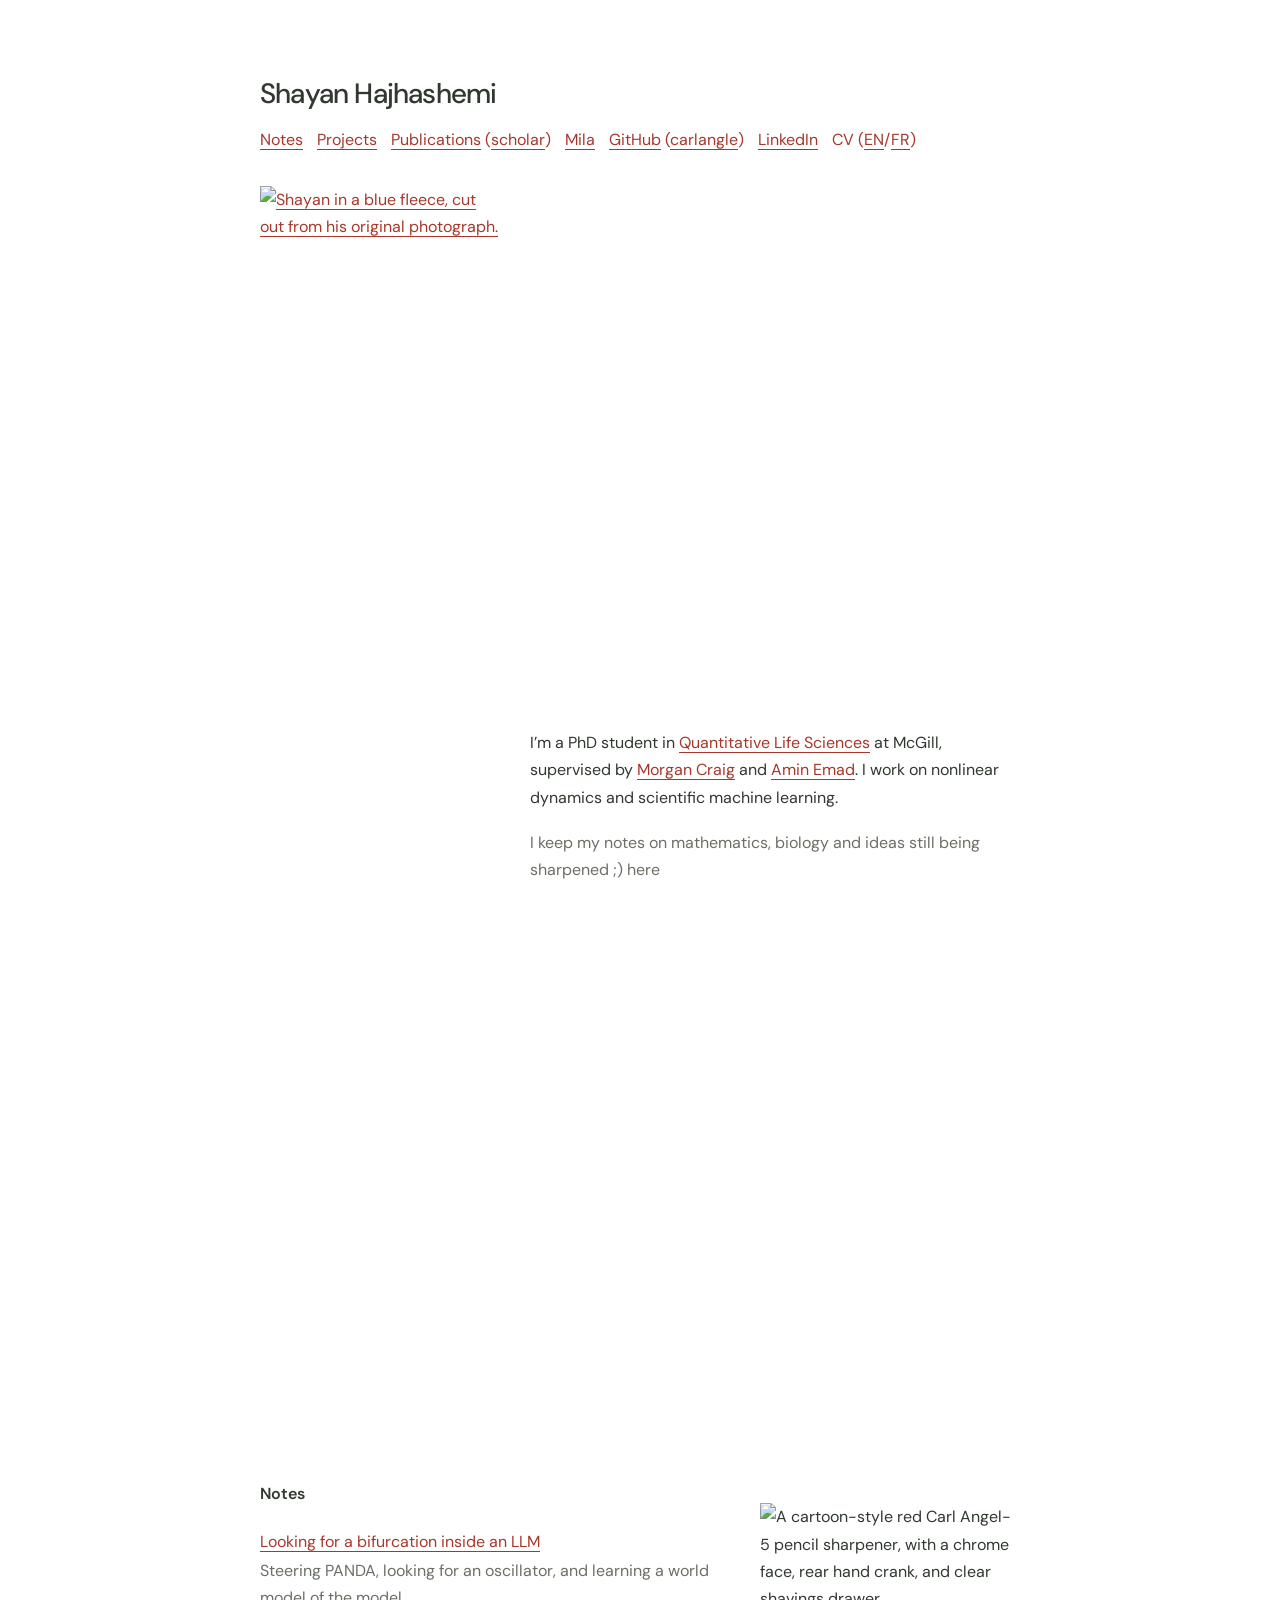
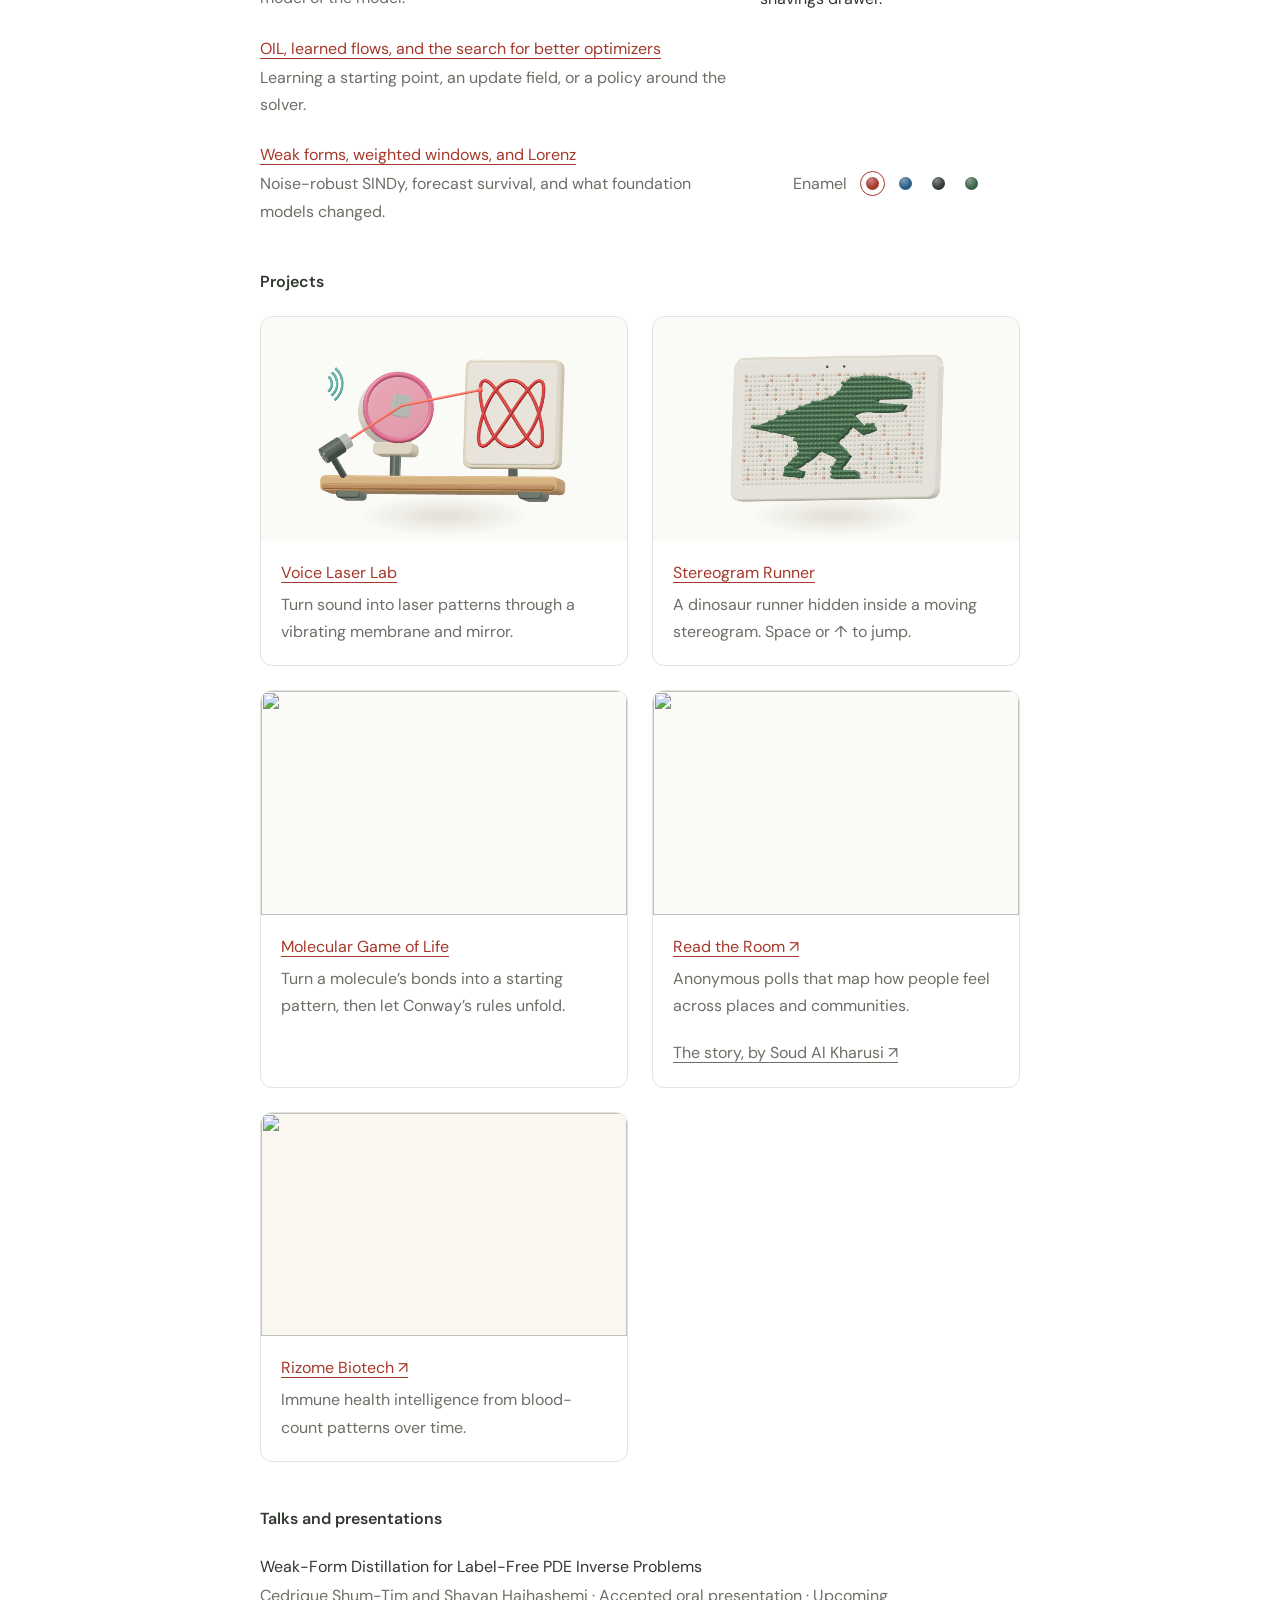
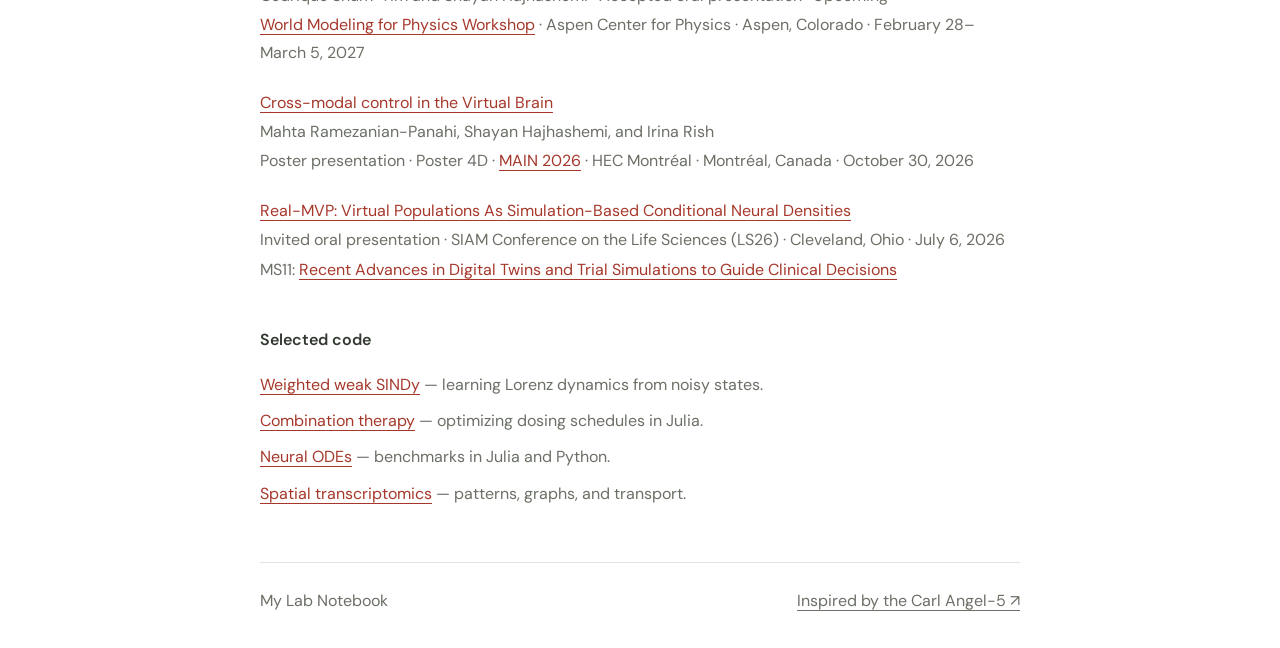
==== index.html @ 36361294 "Reorder project cards with interactive labs first" ====
<!DOCTYPE html>
<html lang="en" data-enamel="red">
<head>
  <meta charset="utf-8">
  <meta name="viewport" content="width=device-width, initial-scale=1">
  <meta name="theme-color" content="#ffffff">
  <meta name="description" content="Shayan Hajhashemi's research notebook: nonlinear dynamics, scientific machine learning, and ideas in progress.">
  <title>Shayan Hajhashemi — Notes</title>
  <link rel="icon" href="assets/favicon.svg" type="image/svg+xml">
  <link rel="stylesheet" href="style.css">
  <link rel="stylesheet" href="portrait.css">
  <script src="theme.js" defer></script>
  <script src="sharpener-viewer.js" type="module"></script>
  <script src="project-viewer.js" type="module"></script>
  <script src="portrait-viewer.js" type="module"></script>
</head>
<body>
  <a class="skip-link" href="#main">Skip to content</a>
  <div class="page">
    <header class="site-header">
      <h1>Shayan Hajhashemi</h1>
      <nav class="site-nav" aria-label="Main">
        <a href="index.html#notebook" aria-current="page">Notes</a>
        <a href="#projects">Projects</a>
        <span class="nav-group"><a href="publications.html">Publications</a> (<a href="https://scholar.google.com/citations?hl=en&amp;user=uW3aYOcAAAAJ" aria-label="Google Scholar">scholar</a>)</span>
        <a href="https://mila.quebec/en/directory/shayan-hajhashemi">Mila</a>
        <span class="nav-group"><a href="https://github.com/shayshay42">GitHub</a> (<a href="https://github.com/carlangle">carlangle</a>)</span>
        <a href="https://ca.linkedin.com/in/hshay">LinkedIn</a>
        <span class="nav-group">CV (<a href="assets/cv/shayan-hajhashemi-cv-en.pdf?v=20261107" hreflang="en" type="application/pdf" aria-label="English CV (PDF)" download>EN</a>/<a href="assets/cv/shayan-hajhashemi-cv-fr.pdf?v=20261107" hreflang="fr" type="application/pdf" aria-label="French CV (PDF)" download>FR</a>)</span>
      </nav>
    </header>

    <main id="main">
      <div class="intro">
        <a class="portrait-link" href="https://ca.linkedin.com/in/hshay" aria-label="Shayan Hajhashemi on LinkedIn">
          <div class="portrait-view">
            <div class="portrait-scene">
              <img class="portrait-person" src="assets/portrait/shayan-cutout.png" width="597" height="624" alt="Shayan in a blue fleece, cut out from his original photograph." fetchpriority="high" decoding="async">
              <span class="portrait-baseline" aria-hidden="true"></span>
              <svg class="portrait-math portrait-math--derivative" viewBox="0 0 64 64" aria-hidden="true" focusable="false"><use href="assets/portrait/chalk-math.svg#derivative"></use></svg>
              <svg class="portrait-math portrait-math--sigma" viewBox="0 0 64 64" aria-hidden="true" focusable="false"><use href="assets/portrait/chalk-math.svg#sigma"></use></svg>
              <svg class="portrait-math portrait-math--pushforward" viewBox="0 0 80 64" aria-hidden="true" focusable="false"><use href="assets/portrait/chalk-math.svg#pushforward"></use></svg>
              <svg class="portrait-math portrait-math--gradient" viewBox="0 0 64 64" aria-hidden="true" focusable="false"><use href="assets/portrait/chalk-math.svg#gradient"></use></svg>
              <svg class="portrait-math portrait-math--graph" viewBox="0 0 64 64" aria-hidden="true" focusable="false"><use href="assets/portrait/chalk-math.svg#graph"></use></svg>
            </div>
          </div>
        </a>
        <div class="intro-copy">
          <p>I’m a PhD student in <a href="https://www.mcgill.ca/qls/">Quantitative Life Sciences</a> at McGill, supervised by <a href="https://morgancraiglab.com/about">Morgan Craig</a> and <a href="https://www.ece.mcgill.ca/~aemad2/">Amin Emad</a>. I work on nonlinear dynamics and scientific machine learning.</p>
          <p>I keep my notes on mathematics, biology and ideas still being sharpened ;) here</p>
        </div>
      </div>

      <div class="notebook-desk">
        <section id="notebook" aria-labelledby="notebook-title">
          <div class="section-heading">
            <h2 id="notebook-title">Notes</h2>
          </div>
          <div class="entries">
            <article class="entry">
              <h3><a href="notes/steering-a-forecasting-model.html">Looking for a bifurcation inside an LLM</a></h3>
              <p>Steering PANDA, looking for an oscillator, and learning a world model of the model.</p>
            </article>
            <article class="entry">
              <h3><a href="notes/oil-and-learned-optimization.html">OIL, learned flows, and the search for better optimizers</a></h3>
              <p>Learning a starting point, an update field, or a policy around the solver.</p>
            </article>
            <article class="entry">
              <h3><a href="notes/weighted-weak-lorenz.html">Weak forms, weighted windows, and Lorenz</a></h3>
              <p>Noise-robust SINDy, forecast survival, and what foundation models changed.</p>
            </article>
          </div>
        </section>
        <div class="desk-object">
          <div class="sharpener-view" aria-label="Carl Angel-5 pencil sharpener">
            <img class="sharpener" data-preview src="assets/angel-5-red.png" width="640" height="640" alt="A cartoon-style red Carl Angel-5 pencil sharpener, with a chrome face, rear hand crank, and clear shavings drawer.">
          </div>
          <div class="sharpener-controls" role="group" aria-label="Sharpener parts" hidden>
            <span aria-hidden="true">Click parts · Drag to rotate</span>
            <button type="button" data-action="clamp" aria-label="Open pencil holder" aria-pressed="false">Holder</button>
            <button type="button" data-action="drawer" aria-label="Open shavings bin" aria-pressed="false">Bin</button>
            <button type="button" class="turn-handle" data-action="turn">Turn handle</button>
          </div>
          <span id="sharpener-help" class="visually-hidden">Click the black top holders to pull out the pencil clamp, the clear bin to slide it out, or the rear handle to turn it. Click the holder or bin again to close it. Drag to rotate. Use arrow keys to rotate, Home to reset the view, H for the holder, B for the bin, or Enter or Space to turn the handle. The buttons below offer the same actions.</span>
          <span id="sharpener-status" class="visually-hidden" role="status" aria-live="polite"></span>
          <div class="enamel-picker" role="group" aria-label="Choose an enamel and sweater color">
            <span>Enamel</span>
            <button type="button" class="swatch red" data-enamel="red" aria-label="Red enamel" aria-pressed="true"></button>
            <button type="button" class="swatch blue" data-enamel="blue" aria-label="Blue enamel" aria-pressed="false"></button>
            <button type="button" class="swatch black" data-enamel="black" aria-label="Black enamel" aria-pressed="false"></button>
            <button type="button" class="swatch green" data-enamel="green" aria-label="Green enamel" aria-pressed="false"></button>
          </div>
        </div>
      </div>

      <section id="projects" aria-labelledby="projects-title">
        <h2 id="projects-title">Projects</h2>
        <div class="project-grid">
          <article class="project-card">
            <a class="project-link" href="projects/voice-laser-lab/" aria-labelledby="voice-laser-title">
              <div class="project-logo" data-project="voice-laser-lab" aria-hidden="true">
                <img src="assets/projects/voice-laser-lab.png" width="720" height="440" alt="" loading="lazy">
              </div>
              <div class="project-copy">
                <h3 id="voice-laser-title">Voice Laser Lab</h3>
                <p>Turn sound into laser patterns through a vibrating membrane and mirror.</p>
              </div>
            </a>
          </article>
          <article class="project-card">
            <a class="project-link" href="projects/stereogram-runner/" aria-labelledby="stereogram-title">
              <div class="project-logo" data-project="stereogram-runner" aria-hidden="true">
                <img src="assets/projects/stereogram-runner.png" width="720" height="440" alt="" loading="lazy">
              </div>
              <div class="project-copy">
                <h3 id="stereogram-title">Stereogram Runner</h3>
                <p>A dinosaur runner hidden inside a moving stereogram. Space or ↑ to jump.</p>
              </div>
            </a>
          </article>
          <article class="project-card">
            <a class="project-link" href="projects/molecular-game-of-life/" aria-labelledby="mol-cgl-title">
              <div class="project-logo" data-project="mol-cgl" aria-hidden="true">
                <img src="assets/projects/mol-cgl.png" width="720" height="440" alt="" loading="lazy">
              </div>
              <div class="project-copy">
                <h3 id="mol-cgl-title">Molecular Game of Life</h3>
                <p>Turn a molecule’s bonds into a starting pattern, then let Conway’s rules unfold.</p>
              </div>
            </a>
          </article>
          <article class="project-card">
            <a class="project-link" href="https://readtheroom.site/" aria-labelledby="readtheroom-title">
              <div class="project-logo" data-project="readtheroom" aria-hidden="true">
                <img src="assets/projects/readtheroom.png" width="720" height="440" alt="" loading="lazy">
              </div>
              <div class="project-copy">
                <h3 id="readtheroom-title">Read the Room <span aria-hidden="true">↗</span></h3>
                <p>Anonymous polls that map how people feel across places and communities.</p>
              </div>
            </a>
            <p class="project-story"><a href="https://soudkharusi.com/projects/readtheroom-app/">The story, by Soud Al Kharusi <span aria-hidden="true">↗</span></a></p>
          </article>
          <article class="project-card">
            <a class="project-link" href="https://www.rizomebiotech.ai/" aria-labelledby="rizome-title">
              <div class="project-logo" data-project="rizome" aria-hidden="true">
                <img src="assets/projects/rizome.png" width="720" height="440" alt="" loading="lazy">
              </div>
              <div class="project-copy">
                <h3 id="rizome-title">Rizome Biotech <span aria-hidden="true">↗</span></h3>
                <p>Immune health intelligence from blood-count patterns over time.</p>
              </div>
            </a>
          </article>
        </div>
      </section>

      <section id="talks" aria-labelledby="talks-title">
        <h2 id="talks-title">Talks and presentations</h2>
        <div class="entries">
          <article class="entry">
            <h3>Weak-Form Distillation for Label-Free PDE Inverse Problems</h3>
            <p>Cedrique Shum-Tim and Shayan Hajhashemi · Accepted oral presentation · Upcoming</p>
            <p><a href="https://wmw-aspen.github.io/">World Modeling for Physics Workshop</a> · Aspen Center for Physics · Aspen, Colorado · <time datetime="2027-02-28">February 28</time>–<time datetime="2027-03-05">March 5, 2027</time></p>
          </article>
          <article class="entry">
            <h3><a href="https://www.main2026.org/abstracts">Cross-modal control in the Virtual Brain</a></h3>
            <p>Mahta Ramezanian-Panahi, Shayan Hajhashemi, and Irina Rish</p>
            <p>Poster presentation · Poster 4D · <a href="https://www.main2026.org/program">MAIN 2026</a> · HEC Montréal · Montréal, Canada · <time datetime="2026-10-30">October 30, 2026</time></p>
          </article>
          <article class="entry">
            <h3><a href="https://meetings.siam.org/sess/dsp_talk.cfm?p=157552">Real-MVP: Virtual Populations As Simulation-Based Conditional Neural Densities</a></h3>
            <p>Invited oral presentation · SIAM Conference on the Life Sciences (LS26) · Cleveland, Ohio · <time datetime="2026-07-06">July 6, 2026</time></p>
            <p>MS11: <a href="https://meetings.siam.org/sess/dsp_programsess.cfm?sessioncode=88781">Recent Advances in Digital Twins and Trial Simulations to Guide Clinical Decisions</a></p>
          </article>
        </div>
      </section>

      <section id="research" aria-labelledby="research-title">
        <h2 id="research-title">Selected code</h2>
        <ul class="projects">
          <li><a href="https://github.com/shayshay42/weighted-weak-SINDy">Weighted weak SINDy</a><span class="muted"> — learning Lorenz dynamics from noisy states.</span></li>
          <li><a href="https://github.com/shayshay42/glioma_ddri">Combination therapy</a><span class="muted"> — optimizing dosing schedules in Julia.</span></li>
          <li><a href="https://github.com/shayshay42/neural_ode_benchmark">Neural ODEs</a><span class="muted"> — benchmarks in Julia and Python.</span></li>
          <li><a href="https://github.com/shayshay42/spatial_transcriptomics_playground">Spatial transcriptomics</a><span class="muted"> — patterns, graphs, and transport.</span></li>
        </ul>
      </section>
    </main>

    <footer class="site-footer"><span>My Lab Notebook</span><a href="https://www.carlmfg.com/angel-5-pencil-sharpener/">Inspired by the Carl Angel-5 <span aria-hidden="true">↗</span></a></footer>
  </div>

  <noscript><p class="noscript-note">3D interaction and enamel colors need JavaScript. The notes, projects, and publications remain available.</p></noscript>
</body>
</html>
---- style.css ----
@import url('https://fonts.googleapis.com/css2?family=DM+Sans:wght@400;500;600&display=swap');

:root {
  --paper: #ffffff;
  --ink: #30382f;
  --muted: #6b7066;
  --line: #e1e4de;
  --accent: #a6382b;
  --accent-pale: #eee2da;
  --text: 16px;
  --title: 28px;
}
html[data-enamel="blue"] { --accent: #285c84; --accent-pale: #e0e8ea; }
html[data-enamel="black"] { --accent: #343c38; --accent-pale: #e3e4de; }
html[data-enamel="green"] { --accent: #386348; --accent-pale: #e2ebe1; }
* { box-sizing: border-box; }
html { scroll-behavior: smooth; scroll-padding-top: 32px; }
body { margin: 0; color: var(--ink); background: var(--paper); font: 400 var(--text)/1.7 'DM Sans', Arial, sans-serif; -webkit-font-smoothing: antialiased; }
h1, h2, h3, p { margin: 0; }
h1 { font-size: var(--title); font-weight: 500; line-height: 1.3; letter-spacing: -.8px; }
h2, h3 { font-size: inherit; line-height: inherit; }
h2 { font-weight: 600; }
h3 { font-weight: 400; }
a { color: var(--accent); text-decoration-line: underline; text-decoration-thickness: 1px; text-underline-offset: 4px; text-decoration-color: currentColor; }
a:hover { text-decoration-thickness: 2px; }
button { font: inherit; color: inherit; cursor: pointer; }
a:focus-visible, button:focus-visible { outline: 2px solid var(--accent); outline-offset: 5px; }
::selection { background: var(--accent-pale); }
.page { width: min(100% - 64px, 760px); margin: 76px auto 0; }
.site-header { display: flex; flex-wrap: wrap; align-items: baseline; justify-content: space-between; gap: 14px 24px; }
.site-header > a { white-space: nowrap; }
.site-nav { display: flex; flex-wrap: wrap; align-items: baseline; gap: 8px 14px; }
.site-nav a { white-space: nowrap; }
.site-nav .nav-group { color: var(--accent); white-space: nowrap; }
.intro { display: grid; grid-template-columns: 240px minmax(0, 1fr); align-items: center; gap: 30px; margin: 32px 0 47px; }
.notebook-desk { display: grid; grid-template-columns: minmax(0, 1fr) 260px; align-items: center; gap: 30px; }
.intro-copy { padding-bottom: 6px; }
.intro-copy p + p { margin-top: 18px; color: var(--muted); }
.desk-object { min-width: 0; }
.sharpener-view { position: relative; width: 100%; aspect-ratio: 1; }
.sharpener { display: block; width: 100%; height: auto; }
.sharpener-view canvas { position: absolute; inset: 0; display: block; width: 100%; height: 100%; cursor: grab; touch-action: pan-y; }
.sharpener-view canvas:active { cursor: grabbing; }
.sharpener-view canvas[data-part] { cursor: pointer; }
.sharpener-view canvas[data-dragging="true"] { cursor: grabbing; }
.sharpener-view canvas[hidden] { display: none !important; }
.sharpener-view canvas:focus-visible { outline: 2px solid var(--accent); outline-offset: 2px; border-radius: 12px; }
.sharpener-view.is-ready .sharpener { visibility: hidden; }
.sharpener-controls { display: flex; flex-wrap: wrap; align-items: center; justify-content: center; gap: 0 14px; color: var(--muted); }
.sharpener-controls[hidden] { display: none; }
.sharpener-controls > span { flex-basis: 100%; text-align: center; }
.sharpener-controls button { padding: 4px 0; min-height: 44px; border: 0; background: transparent; color: var(--accent); text-decoration: underline; text-decoration-color: transparent; text-underline-offset: 4px; }
.sharpener-controls button:hover, .sharpener-controls button[aria-pressed="true"] { text-decoration-color: currentColor; }
.sharpener-controls button:disabled { cursor: default; opacity: .6; }
.visually-hidden { position: absolute; width: 1px; height: 1px; padding: 0; overflow: hidden; clip-path: inset(50%); white-space: nowrap; border: 0; }
.enamel-picker { display: flex; align-items: center; justify-content: center; gap: 1px; margin-top: 2px; }
.enamel-picker > span { margin-right: 8px; color: var(--muted); }
.swatch { border: 0; width: 32px; height: 36px; border-radius: 50%; padding: 0; background: transparent; position: relative; display: grid; place-items: center; }
.swatch::before { content: ''; width: 13px; height: 13px; border-radius: 50%; background: radial-gradient(circle at 35% 25%, #ffffff65, transparent 60%), var(--swatch); box-shadow: inset 0 0 0 1px #00000010; }
.swatch[aria-pressed="true"]::after { content: ''; position: absolute; width: 23px; height: 23px; border: 1px solid var(--swatch); border-radius: 50%; }
.swatch.red { --swatch: #a6382b; }
.swatch.blue { --swatch: #285c84; }
.swatch.black { --swatch: #343c38; }
.swatch.green { --swatch: #386348; }
.section-heading { display: flex; justify-content: space-between; gap: 20px; align-items: baseline; }
.muted { color: var(--muted); }
.entries { margin-top: 21px; }
.entry + .entry { margin-top: 23px; }
.entry p { color: var(--muted); margin-top: 2px; }
#research, #talks, #patents, #auxiliary-publications { margin-top: 43px; }
#projects { margin-top: 43px; }
.project-grid { display: grid; grid-template-columns: repeat(2, minmax(0, 1fr)); gap: 24px; margin-top: 21px; }
.project-card { border: 1px solid var(--line); border-radius: 12px; min-width: 0; overflow: hidden; transition: border-color .18s; }
.project-card:has(.project-link:hover), .project-card:focus-within { border-color: var(--accent); }
.project-link { display: block; height: 100%; color: inherit; text-decoration: none; }
.project-card:has(.project-story) .project-link { height: auto; }
.project-link:focus-visible { outline-offset: -4px; border-radius: 11px; }
.project-logo { position: relative; width: 100%; aspect-ratio: 18 / 11; background: #fafaf6; }
.project-logo[data-project="rizome"] { background: #faf7f0; }
.project-logo img, .project-logo canvas { display: block; width: 100%; height: 100%; }
.project-logo canvas { position: absolute; inset: 0; pointer-events: none; }
.project-logo canvas[hidden] { display: none !important; }
.project-logo.is-ready img { visibility: hidden; }
.project-copy { padding: 18px 20px 20px; }
.project-copy h3 { color: var(--accent); text-decoration: underline; text-decoration-thickness: 1px; text-underline-offset: 4px; }
.project-link:hover h3 { text-decoration-thickness: 2px; }
.project-copy p { color: var(--muted); margin-top: 5px; }
.project-story { padding: 0 20px 20px; }
.project-story a { color: var(--muted); }
.projects { list-style: none; padding: 0; margin: 18px 0 0; }
.projects li + li { margin-top: 9px; }
.site-footer { margin-top: 55px; padding: 24px 0 34px; border-top: 1px solid var(--line); display: flex; justify-content: space-between; gap: 16px; color: var(--muted); }
.site-footer a { color: inherit; }
.skip-link { position: fixed; top: 12px; left: 15px; z-index: 20; transform: translateY(-200%); background: var(--paper); padding: 8px 15px; border: 1px solid var(--ink); }
.skip-link:focus { transform: translateY(0); }
.noscript-note { max-width: 760px; margin: 20px auto; padding: 0 24px; color: var(--muted); }
.article-nav { margin-bottom: 48px; }
.article-nav > a:first-child { color: var(--ink); }
.post-header { margin-bottom: 24px; }
.post-header h1 { margin-top: 10px; }
.blog-post p + p { margin-top: 18px; }
.blog-post ul { margin: 18px 0 0; padding-left: 22px; }
.blog-post li + li { margin-top: 9px; }
.blog-post > section { margin-top: 38px; }
.blog-post > section > h2 { margin-bottom: 18px; }
.blog-post strong { font-weight: 600; }
.blog-post .math-display { margin: 22px 0; padding: 8px 0; overflow-x: auto; overflow-y: hidden; }
.blog-post .math-display:focus-visible { outline: 2px solid var(--accent); outline-offset: 4px; }
.blog-post .math-display .katex-display { margin: 0; padding: 8px 2px; width: max-content; min-width: 100%; }
.blog-post .katex { font-size: 1.12em; }
.blog-post .katex-display > .katex { white-space: nowrap; }
.publication-list { margin-top: 30px; }
#auxiliary-publications .publication-list { margin-top: 21px; }
.cv-downloads { margin-top: 16px; color: var(--muted); }
.publication + .publication { margin-top: 30px; }
.publication h2, .publication h3 { font-weight: 500; }
#patents .publication { margin-top: 21px; }
.publication p { margin-top: 4px; }
.publication-authors { color: var(--muted); }
.publication-authors strong { color: var(--ink); font-weight: 500; }
.publication-meta { color: var(--muted); }
.research-figure { width: min(1200px, calc(100vw - 64px)); margin: 32px 0 30px 50%; transform: translateX(-50%); }
.figure-scroll { overflow-x: auto; }
.figure-scroll:focus-visible { outline: 2px solid var(--accent); outline-offset: 4px; }
.figure-scroll > a { display: block; background: white; }
.research-figure img { display: block; width: 100%; height: auto; }
.research-figure figcaption { max-width: 760px; margin: 20px auto 0; color: var(--muted); }
.research-figure a, .post-sources a { text-decoration-color: currentColor; }
.results-table { overflow-x: auto; margin: 24px 0; }
.results-table:focus-visible { outline: 2px solid var(--accent); outline-offset: 4px; }
.results-table table { width: 100%; min-width: 440px; border-collapse: collapse; font-variant-numeric: tabular-nums; }
.results-table caption { text-align: left; margin-bottom: 14px; color: var(--muted); }
.results-table th, .results-table td { padding: 11px 10px; text-align: right; border-bottom: 1px solid var(--line); font-weight: 400; }
.results-table thead th { font-weight: 600; }
.results-table th:first-child { text-align: left; padding-left: 0; }
.results-table td:last-child, .results-table th:last-child { padding-right: 0; }
.post-sources { margin-top: 36px; color: var(--muted); }
.panda-figure { width: min(960px, calc(100vw - 64px)); }
.panda-figure > a, .panda-panels > a { display: block; }
.panda-single { width: min(600px, calc(100vw - 64px)); }
.panda-panels { display: grid; grid-template-columns: repeat(2, minmax(0, 1fr)); gap: 24px; }
.panda-figure a:focus-visible { outline: 2px solid var(--accent); outline-offset: 4px; }
@media (max-width: 640px) {
  .page { width: calc(100% - 44px); margin-top: 38px; }
  .site-header { flex-wrap: wrap; gap: 10px 20px; }
  .intro { grid-template-columns: 1fr; gap: 12px; margin: 30px 0 35px; }
  .notebook-desk { grid-template-columns: 1fr; gap: 22px; }
  .intro-copy { padding: 0; }
  .desk-object { width: min(260px, 100%); justify-self: center; }
  #research, #talks, #patents, #auxiliary-publications { margin-top: 36px; }
  #projects { margin-top: 36px; }
  .project-grid { grid-template-columns: 1fr; gap: 20px; }
  .site-footer { margin-top: 40px; flex-direction: column; gap: 6px; padding-top: 21px; }
  .article-nav { margin-bottom: 32px; }
  .article-nav > a { white-space: normal; }
  .research-figure { width: 100%; margin-left: 0; transform: none; }
  .figure-scroll > a { width: 900px; }
  .panda-figure, .panda-single { width: 100%; }
  .panda-panels { grid-template-columns: 1fr; gap: 20px; }
  .blog-post .katex { font-size: 1.04em; }
}
@media (prefers-reduced-motion: reduce) {
  html { scroll-behavior: auto; }
  *, *::before, *::after { transition: none !important; }
}
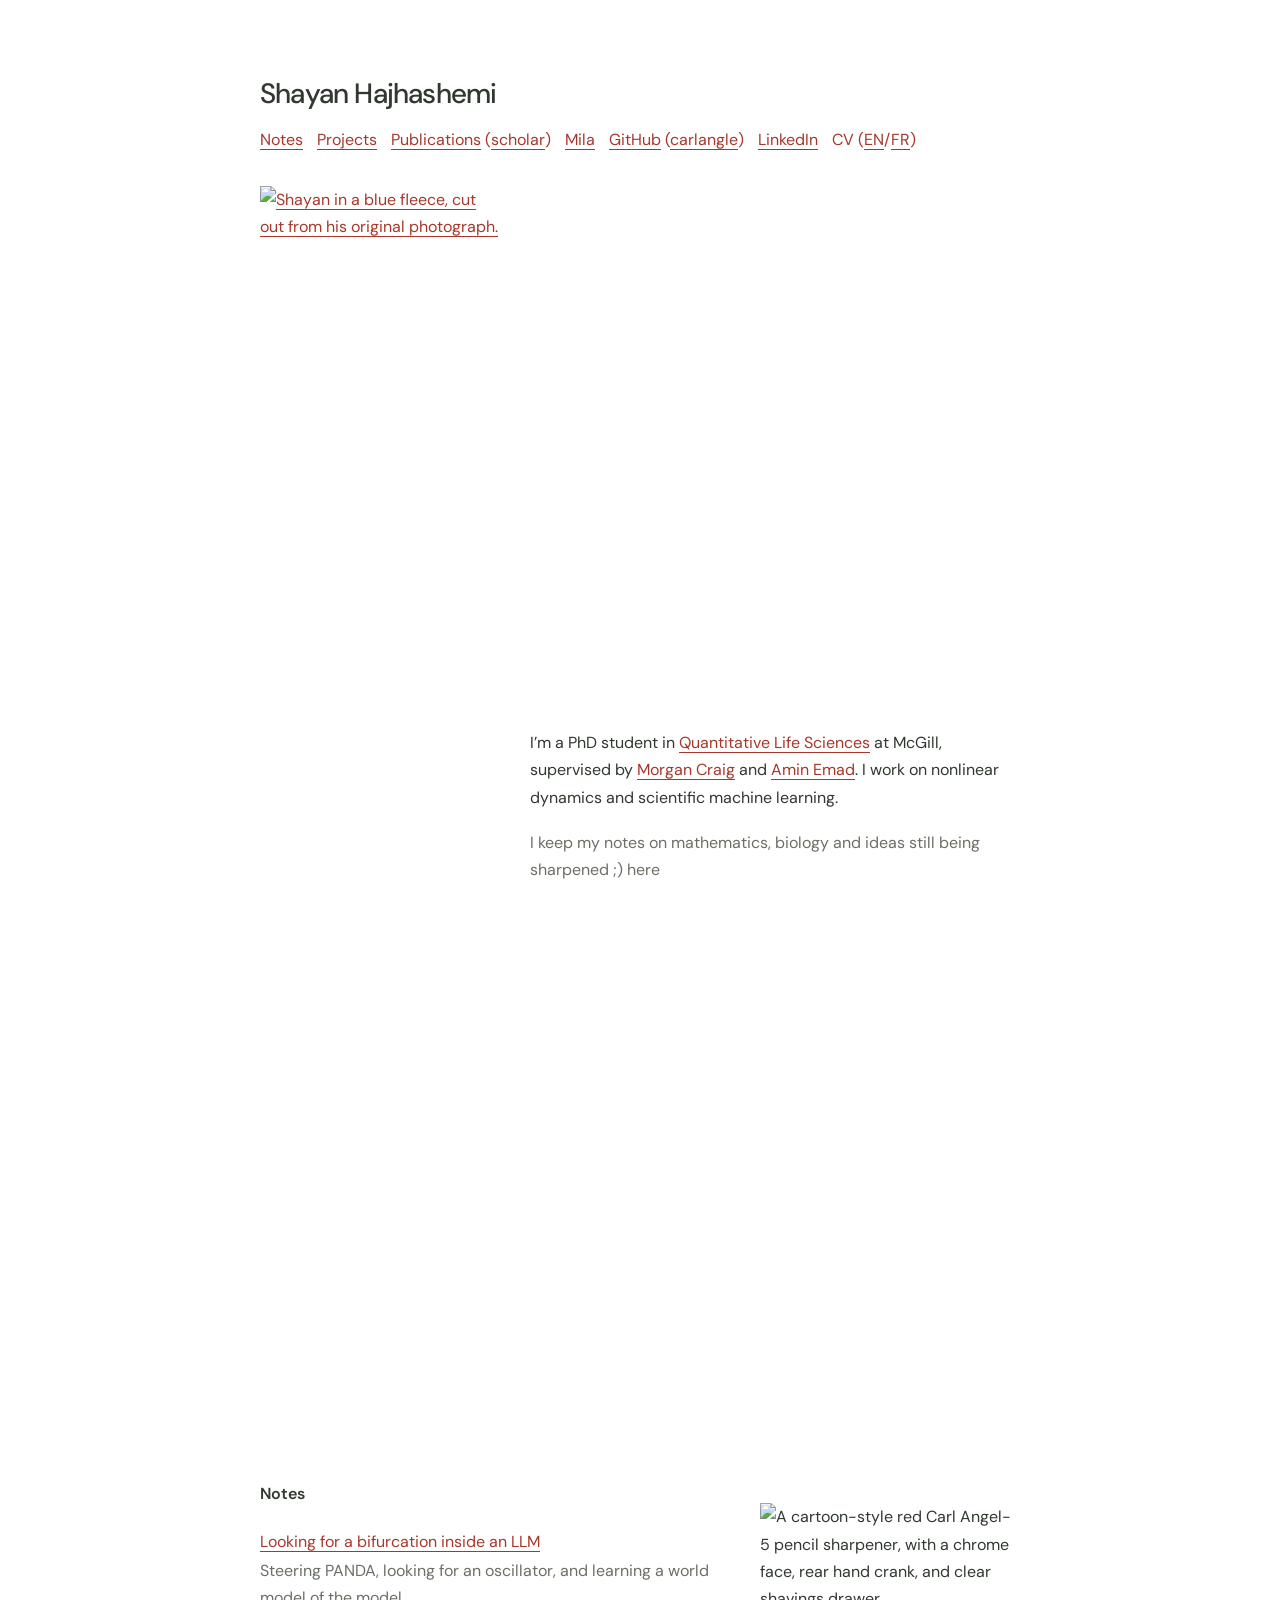
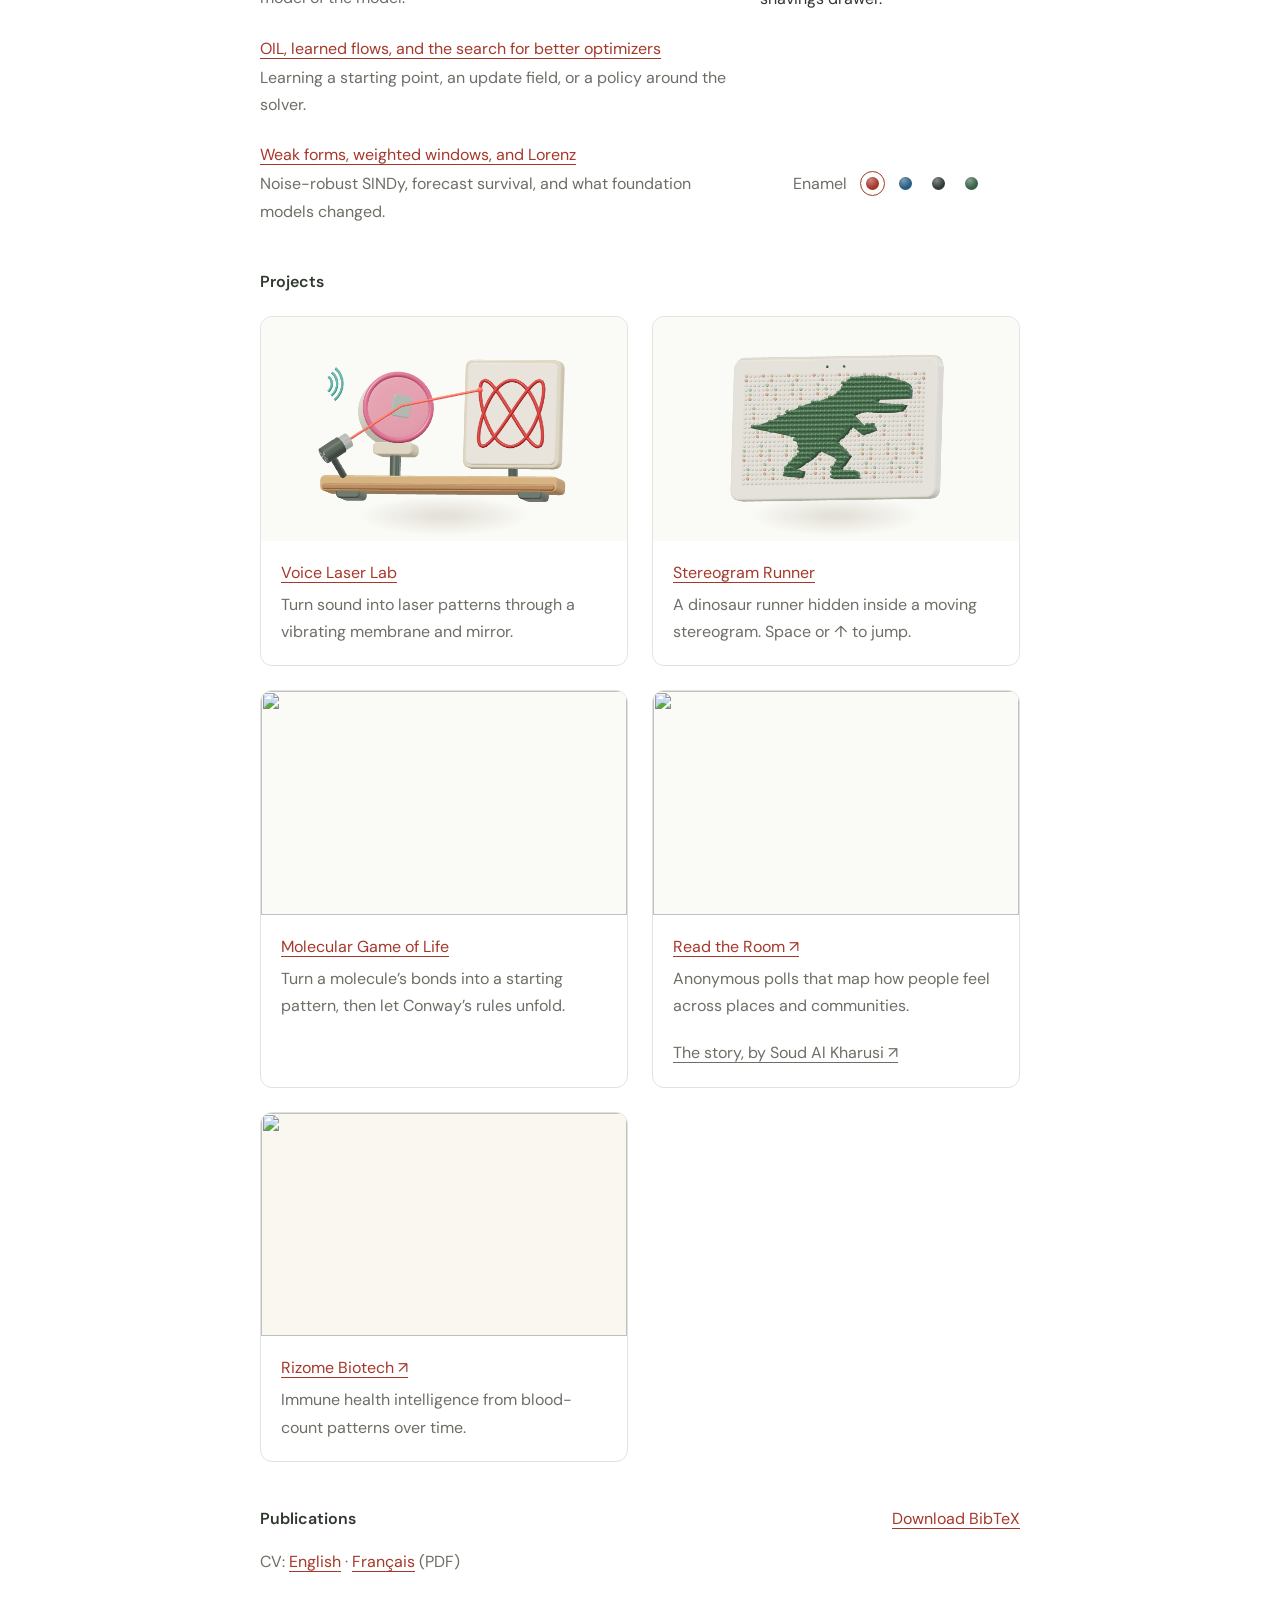
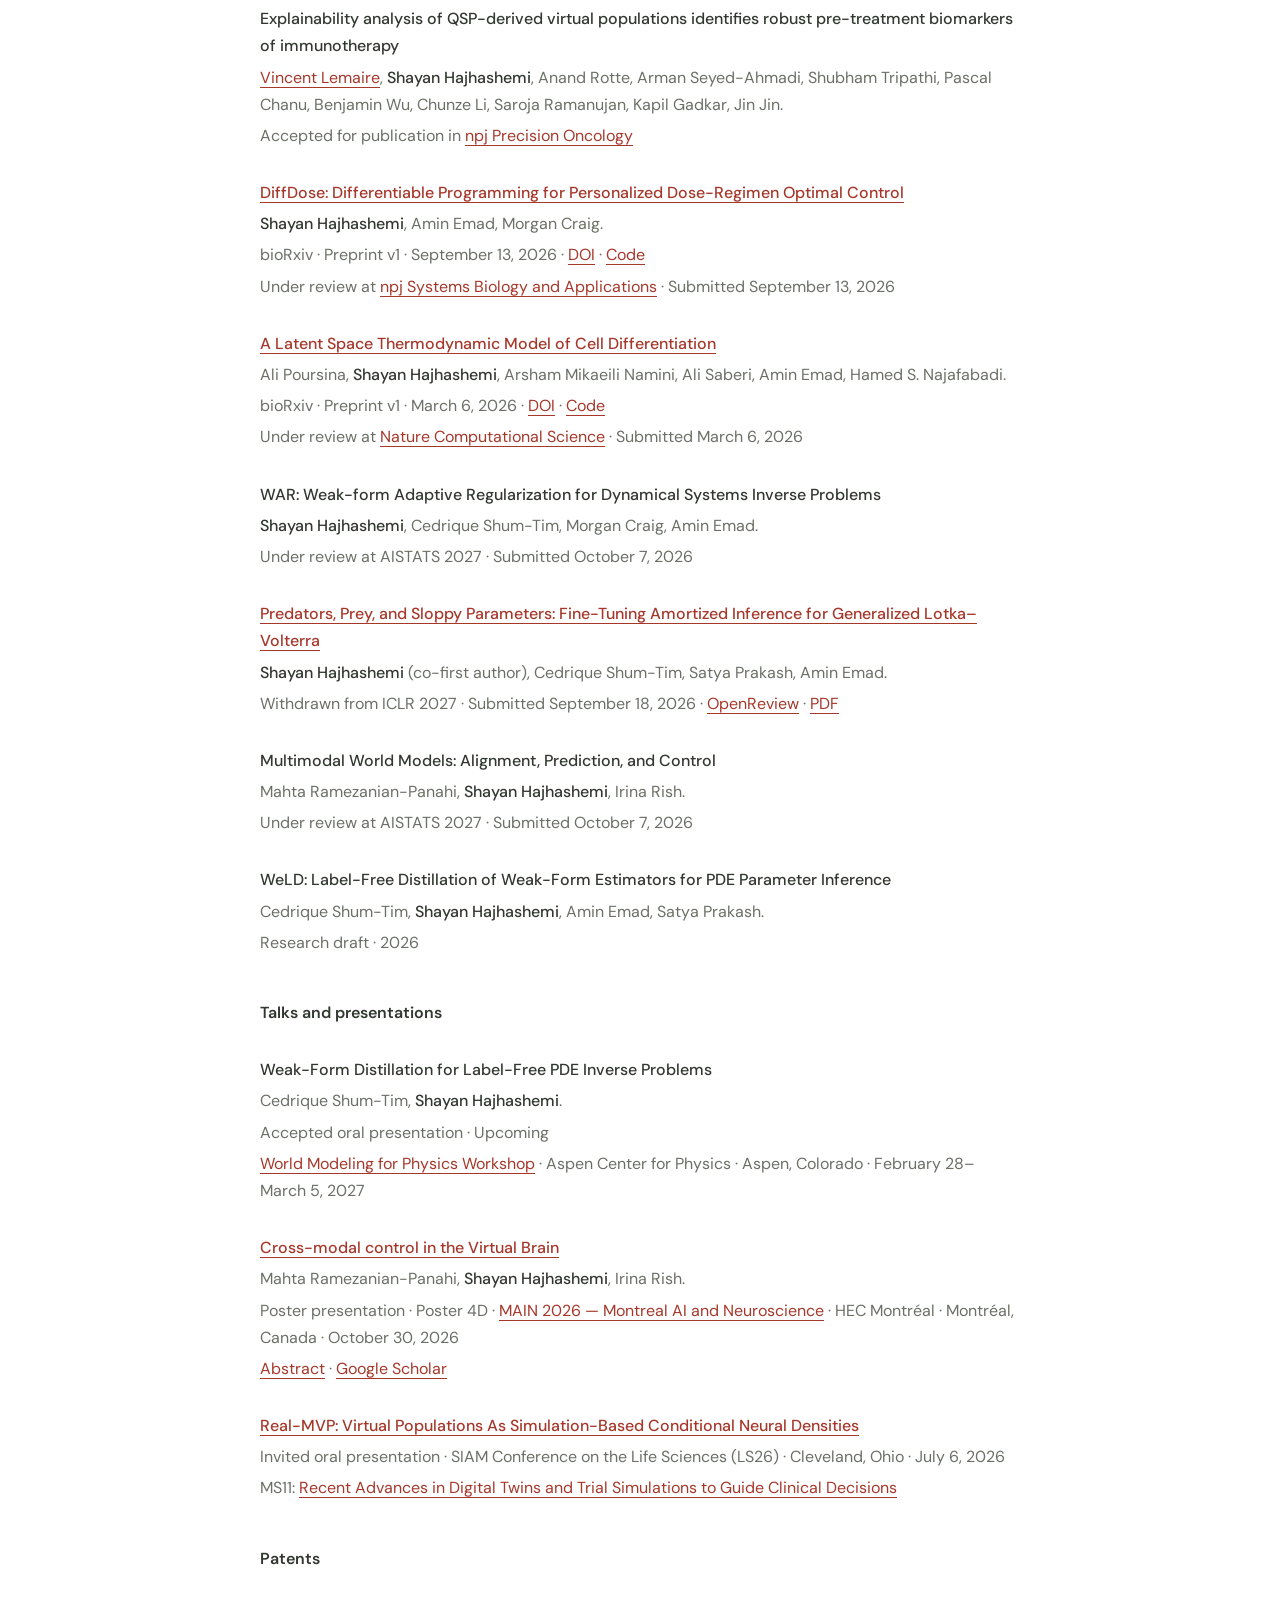
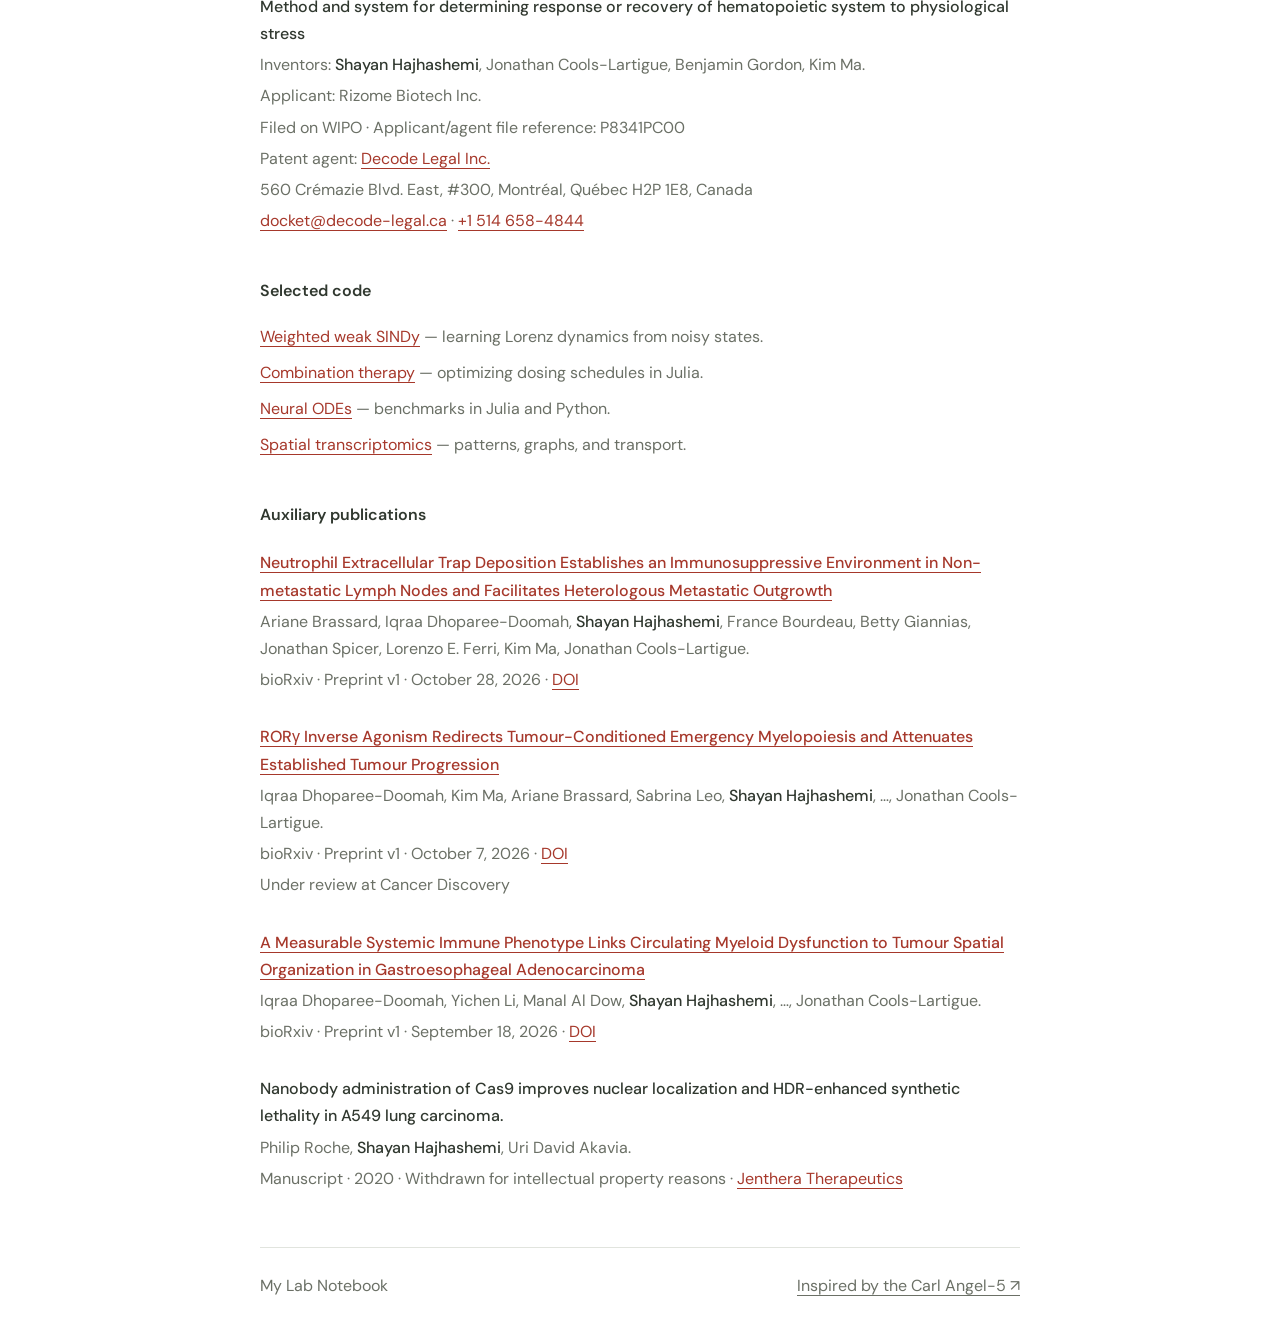
==== commit d337b6df: "Consolidate publication record on scrolling homepage" ====
--- a/index.html
+++ b/index.html
@@ -4,7 +4,7 @@
   <meta charset="utf-8">
   <meta name="viewport" content="width=device-width, initial-scale=1">
   <meta name="theme-color" content="#ffffff">
-  <meta name="description" content="Shayan Hajhashemi's research notebook: nonlinear dynamics, scientific machine learning, and ideas in progress.">
+  <meta name="description" content="Shayan Hajhashemi’s research notebook: notes, interactive projects, publications, talks, patents, and scientific code.">
   <title>Shayan Hajhashemi — Notes</title>
   <link rel="icon" href="assets/favicon.svg" type="image/svg+xml">
   <link rel="stylesheet" href="style.css">
@@ -20,9 +20,9 @@
     <header class="site-header">
       <h1>Shayan Hajhashemi</h1>
       <nav class="site-nav" aria-label="Main">
-        <a href="index.html#notebook" aria-current="page">Notes</a>
+        <a href="#notebook">Notes</a>
         <a href="#projects">Projects</a>
-        <span class="nav-group"><a href="publications.html">Publications</a> (<a href="https://scholar.google.com/citations?hl=en&amp;user=uW3aYOcAAAAJ" aria-label="Google Scholar">scholar</a>)</span>
+        <span class="nav-group"><a href="#publications">Publications</a> (<a href="https://scholar.google.com/citations?hl=en&amp;user=uW3aYOcAAAAJ" aria-label="Google Scholar">scholar</a>)</span>
         <a href="https://mila.quebec/en/directory/shayan-hajhashemi">Mila</a>
         <span class="nav-group"><a href="https://github.com/shayshay42">GitHub</a> (<a href="https://github.com/carlangle">carlangle</a>)</span>
         <a href="https://ca.linkedin.com/in/hshay">LinkedIn</a>
@@ -155,35 +155,124 @@
         </div>
       </section>
 
-      <section id="talks" aria-labelledby="talks-title">
-        <h2 id="talks-title">Talks and presentations</h2>
-        <div class="entries">
-          <article class="entry">
-            <h3>Weak-Form Distillation for Label-Free PDE Inverse Problems</h3>
-            <p>Cedrique Shum-Tim and Shayan Hajhashemi · Accepted oral presentation · Upcoming</p>
-            <p><a href="https://wmw-aspen.github.io/">World Modeling for Physics Workshop</a> · Aspen Center for Physics · Aspen, Colorado · <time datetime="2027-02-28">February 28</time>–<time datetime="2027-03-05">March 5, 2027</time></p>
-          </article>
-          <article class="entry">
-            <h3><a href="https://www.main2026.org/abstracts">Cross-modal control in the Virtual Brain</a></h3>
-            <p>Mahta Ramezanian-Panahi, Shayan Hajhashemi, and Irina Rish</p>
-            <p>Poster presentation · Poster 4D · <a href="https://www.main2026.org/program">MAIN 2026</a> · HEC Montréal · Montréal, Canada · <time datetime="2026-10-30">October 30, 2026</time></p>
-          </article>
-          <article class="entry">
-            <h3><a href="https://meetings.siam.org/sess/dsp_talk.cfm?p=157552">Real-MVP: Virtual Populations As Simulation-Based Conditional Neural Densities</a></h3>
-            <p>Invited oral presentation · SIAM Conference on the Life Sciences (LS26) · Cleveland, Ohio · <time datetime="2026-07-06">July 6, 2026</time></p>
-            <p>MS11: <a href="https://meetings.siam.org/sess/dsp_programsess.cfm?sessioncode=88781">Recent Advances in Digital Twins and Trial Simulations to Guide Clinical Decisions</a></p>
-          </article>
-        </div>
-      </section>
-
-      <section id="research" aria-labelledby="research-title">
-        <h2 id="research-title">Selected code</h2>
-        <ul class="projects">
-          <li><a href="https://github.com/shayshay42/weighted-weak-SINDy">Weighted weak SINDy</a><span class="muted"> — learning Lorenz dynamics from noisy states.</span></li>
-          <li><a href="https://github.com/shayshay42/glioma_ddri">Combination therapy</a><span class="muted"> — optimizing dosing schedules in Julia.</span></li>
-          <li><a href="https://github.com/shayshay42/neural_ode_benchmark">Neural ODEs</a><span class="muted"> — benchmarks in Julia and Python.</span></li>
-          <li><a href="https://github.com/shayshay42/spatial_transcriptomics_playground">Spatial transcriptomics</a><span class="muted"> — patterns, graphs, and transport.</span></li>
-        </ul>
+      <section id="publications" aria-labelledby="publications-title" tabindex="-1">
+        <div class="section-heading">
+          <h2 id="publications-title">Publications</h2>
+          <a href="assets/publications.bib" download>Download BibTeX</a>
+        </div>
+        <p class="cv-downloads">CV: <a href="assets/cv/shayan-hajhashemi-cv-en.pdf?v=20261107" hreflang="en" type="application/pdf" download>English</a> · <a href="assets/cv/shayan-hajhashemi-cv-fr.pdf?v=20261107" hreflang="fr" lang="fr" type="application/pdf" download>Français</a> <span class="muted">(PDF)</span></p>
+        <div class="publication-list">
+          <article class="publication" aria-labelledby="qsp-biomarkers">
+            <h3 id="qsp-biomarkers">Explainability analysis of QSP-derived virtual populations identifies robust pre-treatment biomarkers of immunotherapy</h3>
+            <p class="publication-authors"><a href="https://www.gene.com/scientists/our-scientists/vincent-lemaire">Vincent Lemaire</a>, <strong>Shayan Hajhashemi</strong>, Anand Rotte, Arman Seyed-Ahmadi, Shubham Tripathi, Pascal Chanu, Benjamin Wu, Chunze Li, Saroja Ramanujan, Kapil Gadkar, Jin Jin.</p>
+            <p class="publication-meta">Accepted for publication in <a href="https://www.nature.com/npjprecisiononcology/">npj Precision Oncology</a></p>
+          </article>
+          <article class="publication" aria-labelledby="diffdose">
+            <h3 id="diffdose"><a href="https://www.biorxiv.org/content/10.64898/2026.09.07.749974v1">DiffDose: Differentiable Programming for Personalized Dose-Regimen Optimal Control</a></h3>
+            <p class="publication-authors"><strong>Shayan Hajhashemi</strong>, Amin Emad, Morgan Craig.</p>
+            <p class="publication-meta">bioRxiv · Preprint v1 · <time datetime="2026-09-13">September 13, 2026</time> · <a href="https://doi.org/10.64898/2026.09.07.749974">DOI</a> · <a href="https://github.com/Craig-Lab/DiffDose">Code</a></p>
+            <p class="publication-meta">Under review at <a href="https://www.nature.com/npjsba/">npj Systems Biology and Applications</a> · Submitted <time datetime="2026-09-13">September 13, 2026</time></p>
+          </article>
+          <article class="publication" aria-labelledby="latent-space">
+            <h3 id="latent-space"><a href="https://www.biorxiv.org/content/10.64898/2026.03.04.709512v1">A Latent Space Thermodynamic Model of Cell Differentiation</a></h3>
+            <p class="publication-authors">Ali Poursina, <strong>Shayan Hajhashemi</strong>, Arsham Mikaeili Namini, Ali Saberi, Amin Emad, Hamed S. Najafabadi.</p>
+            <p class="publication-meta">bioRxiv · Preprint v1 · <time datetime="2026-03-06">March 6, 2026</time> · <a href="https://doi.org/10.64898/2026.03.04.709512">DOI</a> · <a href="https://github.com/csglab/sclsd">Code</a></p>
+            <p class="publication-meta">Under review at <a href="https://www.nature.com/natcomputsci/">Nature Computational Science</a> · Submitted <time datetime="2026-03-06">March 6, 2026</time></p>
+          </article>
+          <article class="publication" aria-labelledby="aistats-submission">
+            <h3 id="aistats-submission">WAR: Weak-form Adaptive Regularization for Dynamical Systems Inverse Problems</h3>
+            <p class="publication-authors"><strong>Shayan Hajhashemi</strong>, Cedrique Shum-Tim, Morgan Craig, Amin Emad.</p>
+            <p class="publication-meta">Under review at AISTATS 2027 · Submitted <time datetime="2026-10-07">October 7, 2026</time></p>
+          </article>
+          <article class="publication" aria-labelledby="iclr-submission">
+            <h3 id="iclr-submission"><a href="https://openreview.net/forum?id=fqiN6Vyw5F">Predators, Prey, and Sloppy Parameters: Fine-Tuning Amortized Inference for Generalized Lotka–Volterra</a></h3>
+            <p class="publication-authors"><strong>Shayan Hajhashemi</strong> (co-first author), Cedrique Shum-Tim, Satya Prakash, Amin Emad.</p>
+            <p class="publication-meta">Withdrawn from ICLR 2027 · Submitted <time datetime="2026-09-18">September 18, 2026</time> · <a href="https://openreview.net/forum?id=fqiN6Vyw5F">OpenReview</a> · <a href="https://openreview.net/pdf?id=fqiN6Vyw5F">PDF</a></p>
+          </article>
+          <article class="publication" aria-labelledby="multimodal-world-models">
+            <h3 id="multimodal-world-models">Multimodal World Models: Alignment, Prediction, and Control</h3>
+            <p class="publication-authors">Mahta Ramezanian-Panahi, <strong>Shayan Hajhashemi</strong>, Irina Rish.</p>
+            <p class="publication-meta">Under review at AISTATS 2027 · Submitted <time datetime="2026-10-07">October 7, 2026</time></p>
+          </article>
+          <article class="publication" aria-labelledby="weld-draft">
+            <h3 id="weld-draft">WeLD: Label-Free Distillation of Weak-Form Estimators for PDE Parameter Inference</h3>
+            <p class="publication-authors">Cedrique Shum-Tim, <strong>Shayan Hajhashemi</strong>, Amin Emad, Satya Prakash.</p>
+            <p class="publication-meta">Research draft · 2026</p>
+          </article>
+        </div>
+
+        <section id="talks" class="publication-subsection" aria-labelledby="talks-title">
+          <h3 id="talks-title">Talks and presentations</h3>
+          <div class="publication-list">
+            <article class="publication" aria-labelledby="weak-form-distillation-talk">
+              <h4 id="weak-form-distillation-talk">Weak-Form Distillation for Label-Free PDE Inverse Problems</h4>
+              <p class="publication-authors">Cedrique Shum-Tim, <strong>Shayan Hajhashemi</strong>.</p>
+              <p class="publication-meta">Accepted oral presentation · Upcoming</p>
+              <p class="publication-meta"><a href="https://wmw-aspen.github.io/">World Modeling for Physics Workshop</a> · Aspen Center for Physics · Aspen, Colorado · <time datetime="2027-02-28">February 28</time>–<time datetime="2027-03-05">March 5, 2027</time></p>
+            </article>
+            <article class="publication" aria-labelledby="cross-modal-virtual-brain">
+              <h4 id="cross-modal-virtual-brain"><a href="https://www.main2026.org/abstracts">Cross-modal control in the Virtual Brain</a></h4>
+              <p class="publication-authors">Mahta Ramezanian-Panahi, <strong>Shayan Hajhashemi</strong>, Irina Rish.</p>
+              <p class="publication-meta">Poster presentation · Poster 4D · <a href="https://www.main2026.org/program">MAIN 2026 — Montreal AI and Neuroscience</a> · HEC Montréal · Montréal, Canada · <time datetime="2026-10-30">October 30, 2026</time></p>
+              <p class="publication-meta"><a href="https://www.main2026.org/abstracts">Abstract</a> · <a href="https://scholar.google.com/citations?view_op=view_citation&amp;hl=en&amp;user=xQ3CtQwAAAAJ&amp;sortby=pubdate&amp;citation_for_view=xQ3CtQwAAAAJ:KlAtU1dfN6UC">Google Scholar</a></p>
+            </article>
+            <article class="publication" aria-labelledby="real-mvp-talk">
+              <h4 id="real-mvp-talk"><a href="https://meetings.siam.org/sess/dsp_talk.cfm?p=157552">Real-MVP: Virtual Populations As Simulation-Based Conditional Neural Densities</a></h4>
+              <p class="publication-meta">Invited oral presentation · SIAM Conference on the Life Sciences (LS26) · Cleveland, Ohio · <time datetime="2026-07-06">July 6, 2026</time></p>
+              <p class="publication-meta">MS11: <a href="https://meetings.siam.org/sess/dsp_programsess.cfm?sessioncode=88781">Recent Advances in Digital Twins and Trial Simulations to Guide Clinical Decisions</a></p>
+            </article>
+          </div>
+        </section>
+
+        <section id="patents" class="publication-subsection" aria-labelledby="patents-title">
+          <h3 id="patents-title">Patents</h3>
+          <article class="publication" aria-labelledby="hematopoietic-stress">
+            <h4 id="hematopoietic-stress">Method and system for determining response or recovery of hematopoietic system to physiological stress</h4>
+            <p class="publication-authors">Inventors: <strong>Shayan Hajhashemi</strong>, Jonathan Cools-Lartigue, Benjamin Gordon, Kim Ma.</p>
+            <p class="publication-meta">Applicant: Rizome Biotech Inc.</p>
+            <p class="publication-meta">Filed on WIPO · Applicant/agent file reference: P8341PC00</p>
+            <p class="publication-meta">Patent agent: <a href="https://decode-legal.ca/">Decode Legal Inc.</a></p>
+            <p class="publication-meta">560 Crémazie Blvd. East, #300, Montréal, Québec H2P 1E8, Canada</p>
+            <p class="publication-meta"><a href="mailto:docket@decode-legal.ca">docket@decode-legal.ca</a> · <a href="tel:+15146584844">+1 514 658-4844</a></p>
+          </article>
+        </section>
+
+        <section id="research" class="publication-subsection" aria-labelledby="research-title">
+          <h3 id="research-title">Selected code</h3>
+          <ul class="projects">
+            <li><a href="https://github.com/shayshay42/weighted-weak-SINDy">Weighted weak SINDy</a><span class="muted"> — learning Lorenz dynamics from noisy states.</span></li>
+            <li><a href="https://github.com/shayshay42/glioma_ddri">Combination therapy</a><span class="muted"> — optimizing dosing schedules in Julia.</span></li>
+            <li><a href="https://github.com/shayshay42/neural_ode_benchmark">Neural ODEs</a><span class="muted"> — benchmarks in Julia and Python.</span></li>
+            <li><a href="https://github.com/shayshay42/spatial_transcriptomics_playground">Spatial transcriptomics</a><span class="muted"> — patterns, graphs, and transport.</span></li>
+          </ul>
+        </section>
+
+        <section id="auxiliary-publications" class="publication-subsection" aria-labelledby="auxiliary-title">
+          <h3 id="auxiliary-title">Auxiliary publications</h3>
+          <div class="publication-list">
+            <article class="publication" aria-labelledby="neutrophil-traps">
+              <h4 id="neutrophil-traps"><a href="https://www.biorxiv.org/content/10.64898/2026.10.23.761387v1">Neutrophil Extracellular Trap Deposition Establishes an Immunosuppressive Environment in Non-metastatic Lymph Nodes and Facilitates Heterologous Metastatic Outgrowth</a></h4>
+              <p class="publication-authors">Ariane Brassard, Iqraa Dhoparee-Doomah, <strong>Shayan Hajhashemi</strong>, France Bourdeau, Betty Giannias, Jonathan Spicer, Lorenzo E. Ferri, Kim Ma, Jonathan Cools-Lartigue.</p>
+              <p class="publication-meta">bioRxiv · Preprint v1 · <time datetime="2026-10-28">October 28, 2026</time> · <a href="https://doi.org/10.64898/2026.10.23.761387">DOI</a></p>
+            </article>
+            <article class="publication" aria-labelledby="ror-myelo">
+              <h4 id="ror-myelo"><a href="https://www.biorxiv.org/content/10.64898/2026.10.01.755741v1">RORγ Inverse Agonism Redirects Tumour-Conditioned Emergency Myelopoiesis and Attenuates Established Tumour Progression</a></h4>
+              <p class="publication-authors">Iqraa Dhoparee-Doomah, Kim Ma, Ariane Brassard, Sabrina Leo, <strong>Shayan Hajhashemi</strong>, …, Jonathan Cools-Lartigue.</p>
+              <p class="publication-meta">bioRxiv · Preprint v1 · <time datetime="2026-10-07">October 7, 2026</time> · <a href="https://doi.org/10.64898/2026.10.01.755741">DOI</a></p>
+              <p class="publication-meta">Under review at Cancer Discovery</p>
+            </article>
+            <article class="publication" aria-labelledby="immune-phenotype">
+              <h4 id="immune-phenotype"><a href="https://www.biorxiv.org/content/10.64898/2026.09.17.752366v1">A Measurable Systemic Immune Phenotype Links Circulating Myeloid Dysfunction to Tumour Spatial Organization in Gastroesophageal Adenocarcinoma</a></h4>
+              <p class="publication-authors">Iqraa Dhoparee-Doomah, Yichen Li, Manal Al Dow, <strong>Shayan Hajhashemi</strong>, …, Jonathan Cools-Lartigue.</p>
+              <p class="publication-meta">bioRxiv · Preprint v1 · <time datetime="2026-09-18">September 18, 2026</time> · <a href="https://doi.org/10.64898/2026.09.17.752366">DOI</a></p>
+            </article>
+            <article class="publication" aria-labelledby="nanobody">
+              <h4 id="nanobody">Nanobody administration of Cas9 improves nuclear localization and HDR-enhanced synthetic lethality in A549 lung carcinoma.</h4>
+              <p class="publication-authors">Philip Roche, <strong>Shayan Hajhashemi</strong>, Uri David Akavia.</p>
+              <p class="publication-meta">Manuscript · 2020 · Withdrawn for intellectual property reasons · <a href="https://www.jenthera.com/">Jenthera Therapeutics</a></p>
+            </article>
+          </div>
+        </section>
       </section>
     </main>
 
--- a/style.css
+++ b/style.css
@@ -16,11 +16,11 @@
 * { box-sizing: border-box; }
 html { scroll-behavior: smooth; scroll-padding-top: 32px; }
 body { margin: 0; color: var(--ink); background: var(--paper); font: 400 var(--text)/1.7 'DM Sans', Arial, sans-serif; -webkit-font-smoothing: antialiased; }
-h1, h2, h3, p { margin: 0; }
+h1, h2, h3, h4, p { margin: 0; }
 h1 { font-size: var(--title); font-weight: 500; line-height: 1.3; letter-spacing: -.8px; }
-h2, h3 { font-size: inherit; line-height: inherit; }
+h2, h3, h4 { font-size: inherit; line-height: inherit; }
 h2 { font-weight: 600; }
-h3 { font-weight: 400; }
+h3, h4 { font-weight: 400; }
 a { color: var(--accent); text-decoration-line: underline; text-decoration-thickness: 1px; text-underline-offset: 4px; text-decoration-color: currentColor; }
 a:hover { text-decoration-thickness: 2px; }
 button { font: inherit; color: inherit; cursor: pointer; }
@@ -67,7 +67,7 @@
 .entries { margin-top: 21px; }
 .entry + .entry { margin-top: 23px; }
 .entry p { color: var(--muted); margin-top: 2px; }
-#research, #talks, #patents, #auxiliary-publications { margin-top: 43px; }
+#publications, #research, #talks, #patents, #auxiliary-publications { margin-top: 43px; }
 #projects { margin-top: 43px; }
 .project-grid { display: grid; grid-template-columns: repeat(2, minmax(0, 1fr)); gap: 24px; margin-top: 21px; }
 .project-card { border: 1px solid var(--line); border-radius: 12px; min-width: 0; overflow: hidden; transition: border-color .18s; }
@@ -113,7 +113,8 @@
 #auxiliary-publications .publication-list { margin-top: 21px; }
 .cv-downloads { margin-top: 16px; color: var(--muted); }
 .publication + .publication { margin-top: 30px; }
-.publication h2, .publication h3 { font-weight: 500; }
+.publication h2, .publication h3, .publication h4 { font-weight: 500; }
+.publication-subsection > h3 { font-weight: 600; }
 #patents .publication { margin-top: 21px; }
 .publication p { margin-top: 4px; }
 .publication-authors { color: var(--muted); }
@@ -147,7 +148,7 @@
   .notebook-desk { grid-template-columns: 1fr; gap: 22px; }
   .intro-copy { padding: 0; }
   .desk-object { width: min(260px, 100%); justify-self: center; }
-  #research, #talks, #patents, #auxiliary-publications { margin-top: 36px; }
+  #publications, #research, #talks, #patents, #auxiliary-publications { margin-top: 36px; }
   #projects { margin-top: 36px; }
   .project-grid { grid-template-columns: 1fr; gap: 20px; }
   .site-footer { margin-top: 40px; flex-direction: column; gap: 6px; padding-top: 21px; }
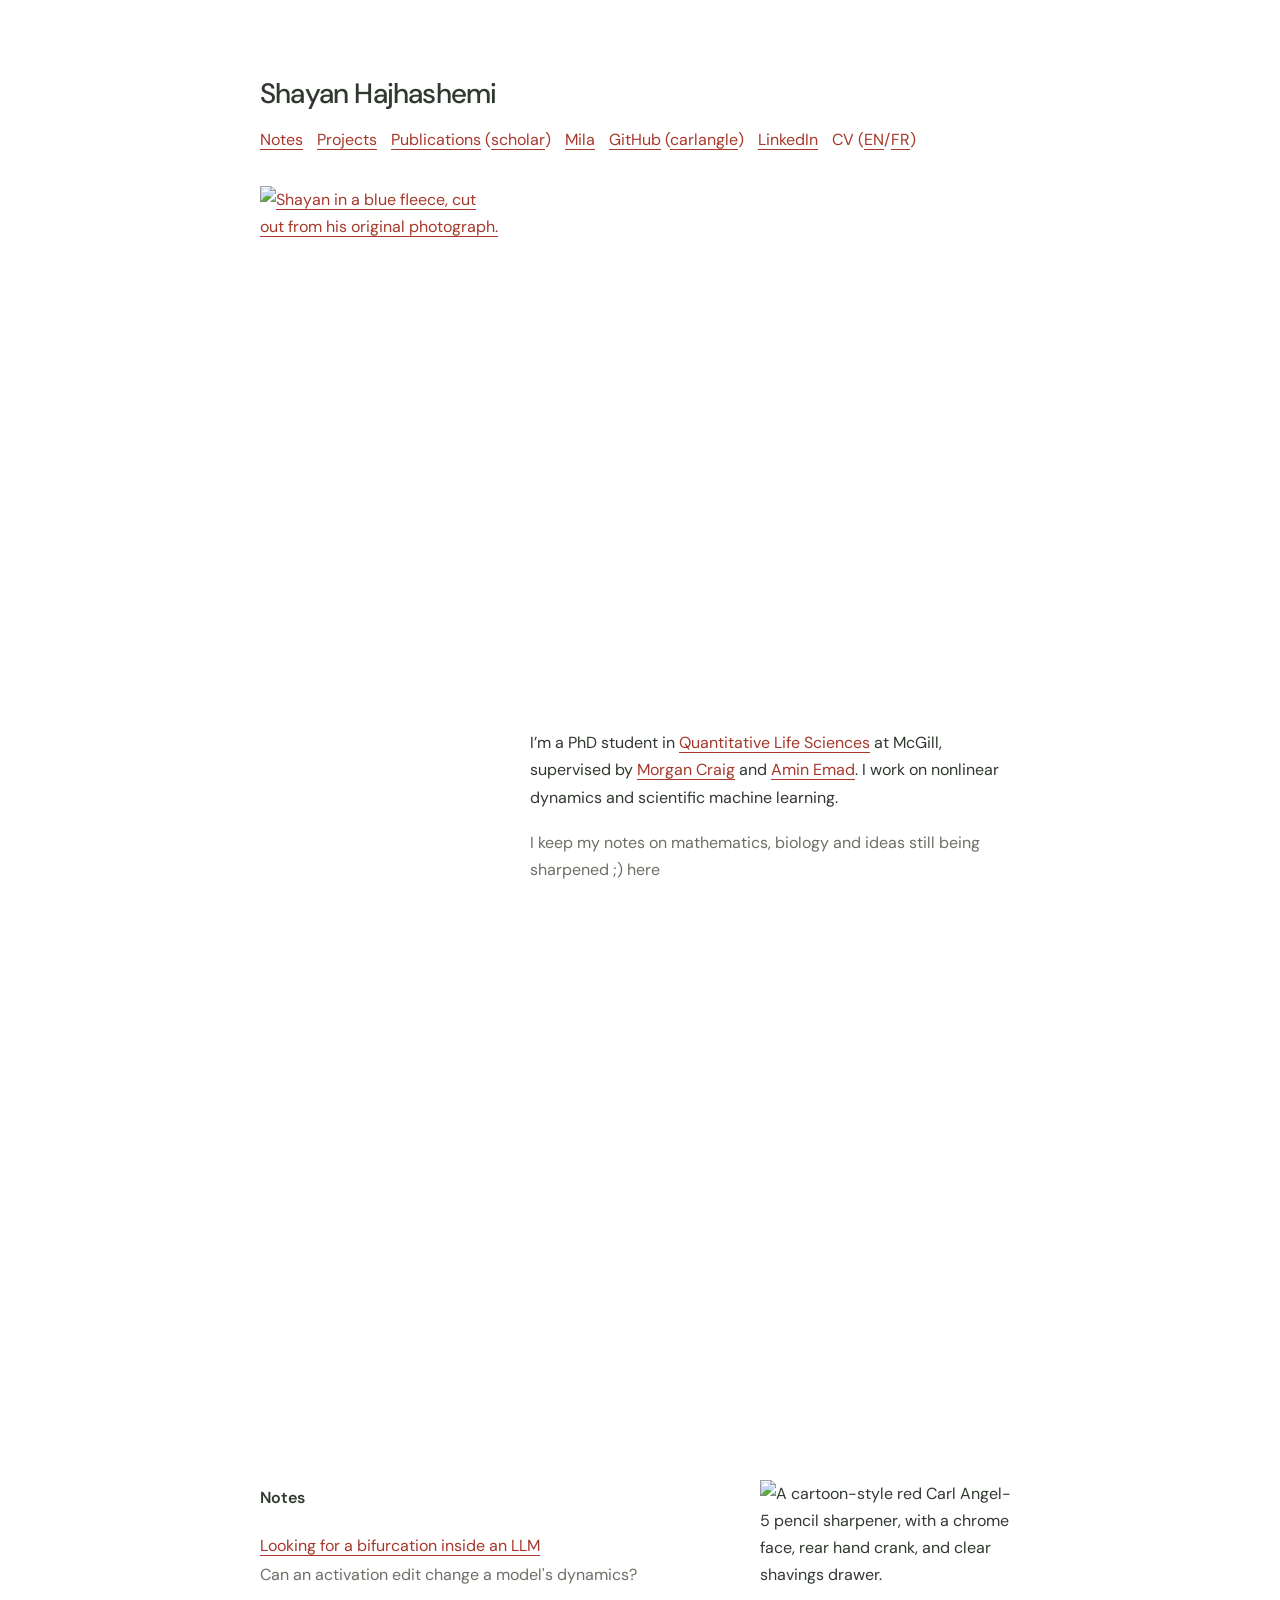
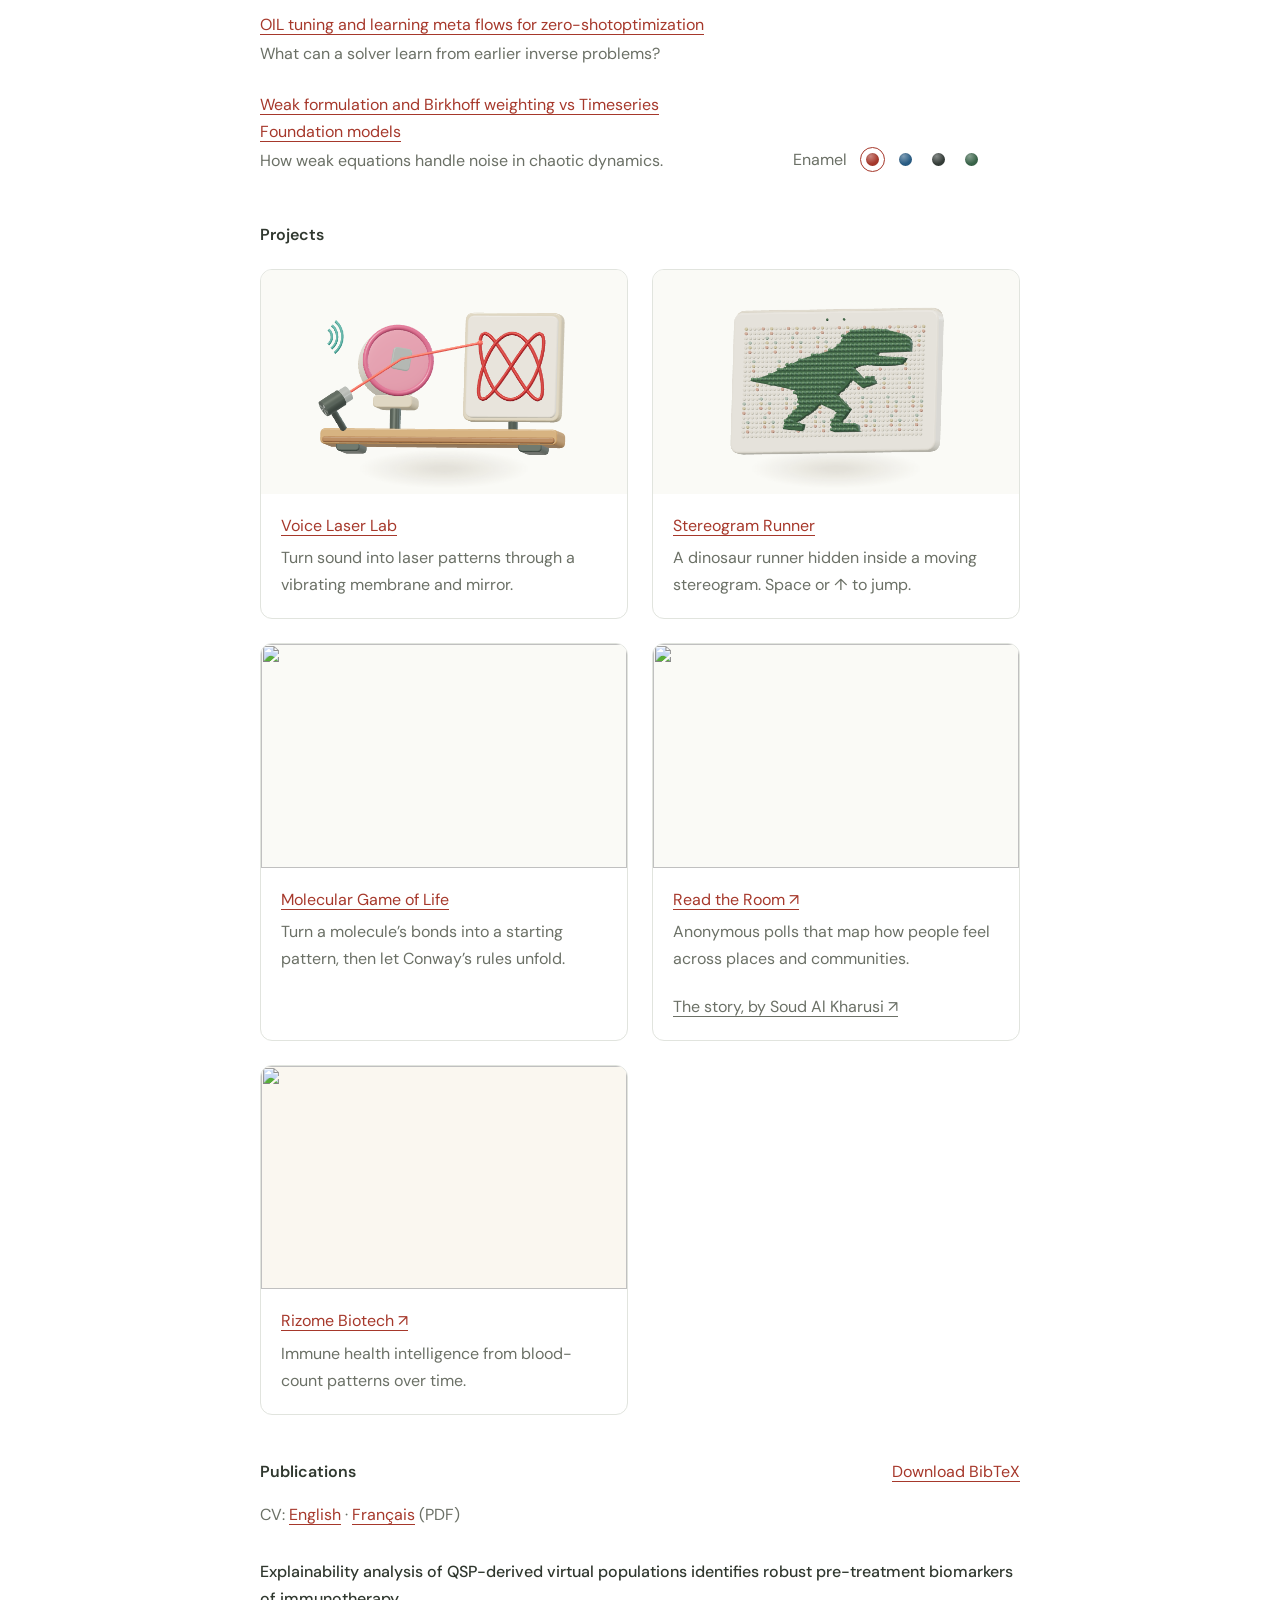
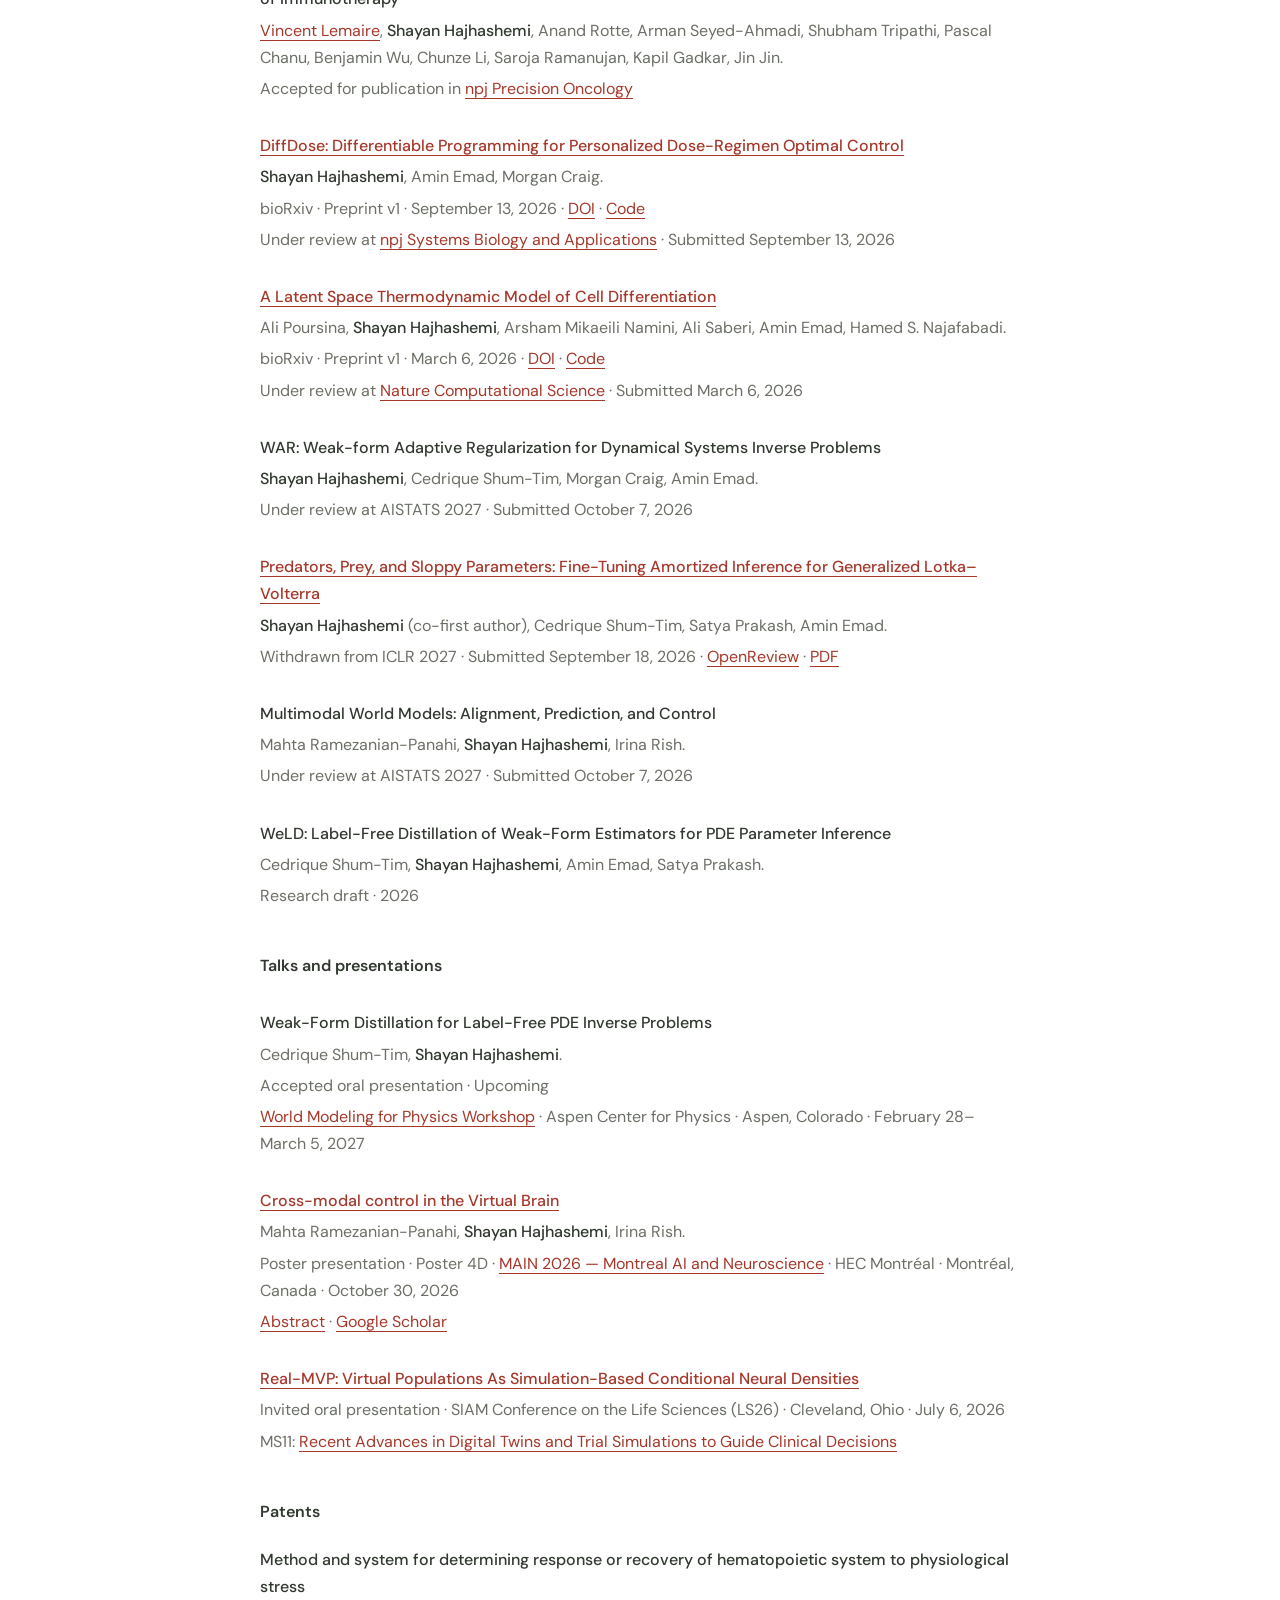
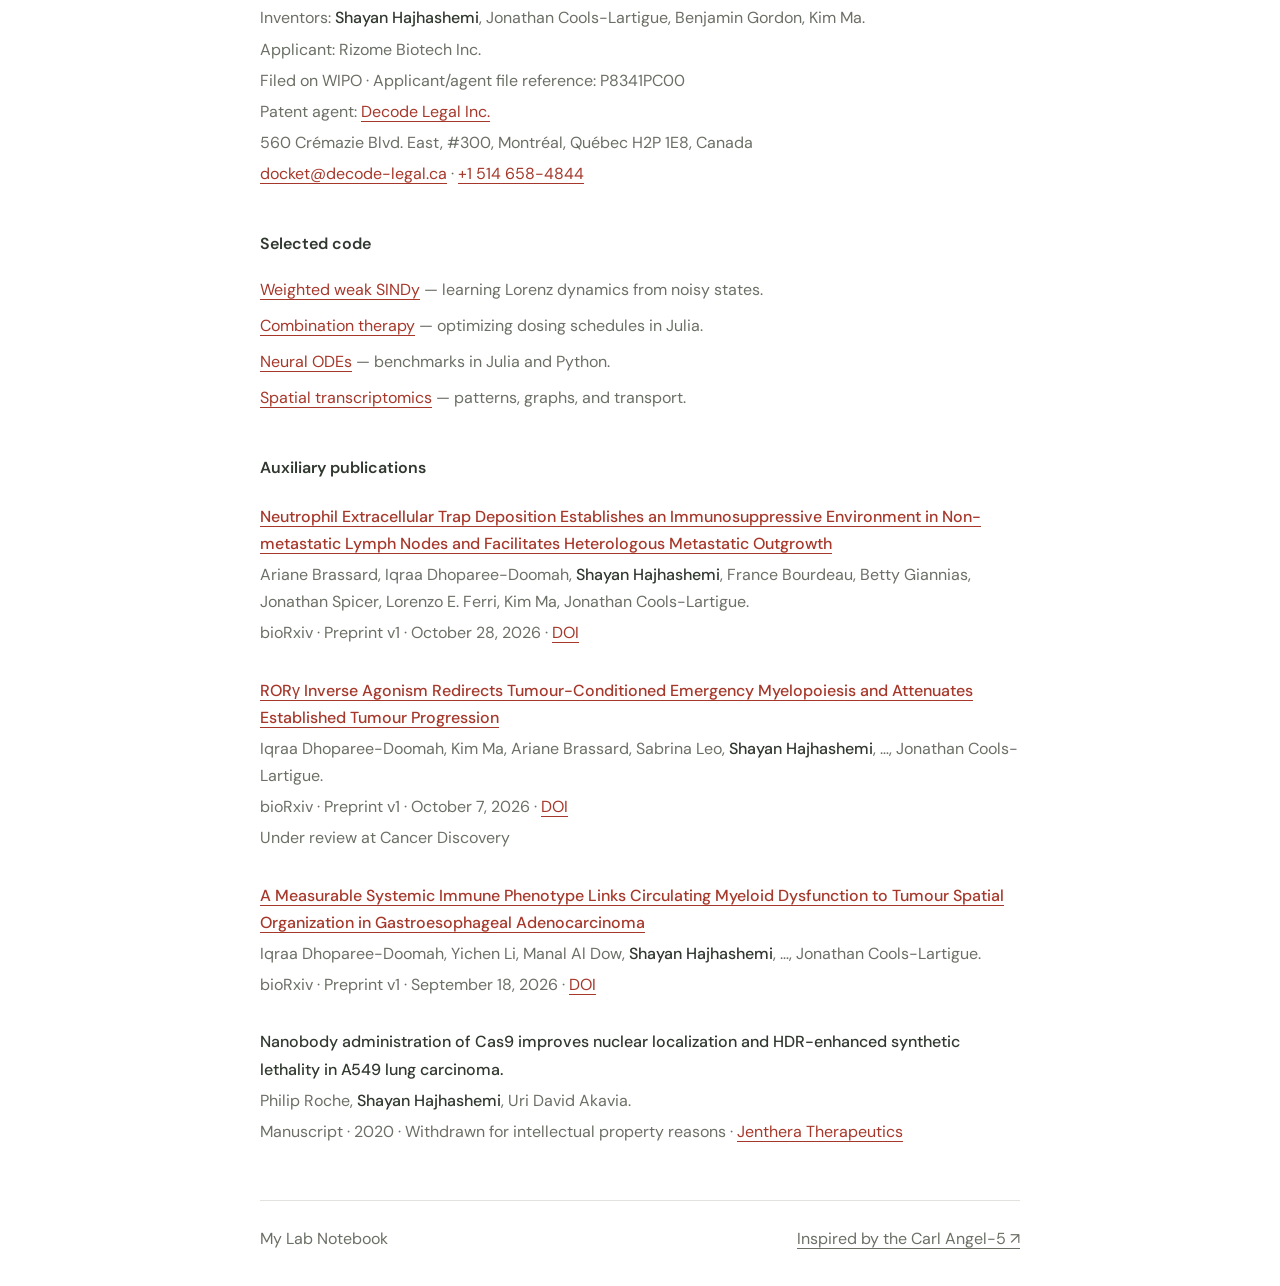
==== commit 44b4b646: "Shorten research notes and simplify figure captions" ====
--- a/index.html
+++ b/index.html
@@ -59,15 +59,15 @@
           <div class="entries">
             <article class="entry">
               <h3><a href="notes/steering-a-forecasting-model.html">Looking for a bifurcation inside an LLM</a></h3>
-              <p>Steering PANDA, looking for an oscillator, and learning a world model of the model.</p>
+              <p>Can an activation edit change a model's dynamics?</p>
             </article>
             <article class="entry">
-              <h3><a href="notes/oil-and-learned-optimization.html">OIL, learned flows, and the search for better optimizers</a></h3>
-              <p>Learning a starting point, an update field, or a policy around the solver.</p>
+              <h3><a href="notes/oil-and-learned-optimization.html">OIL tuning and learning meta flows for zero-shotoptimization</a></h3>
+              <p>What can a solver learn from earlier inverse problems?</p>
             </article>
             <article class="entry">
-              <h3><a href="notes/weighted-weak-lorenz.html">Weak forms, weighted windows, and Lorenz</a></h3>
-              <p>Noise-robust SINDy, forecast survival, and what foundation models changed.</p>
+              <h3><a href="notes/weighted-weak-lorenz.html">Weak formulation and Birkhoff weighting vs Timeseries Foundation models</a></h3>
+              <p>How weak equations handle noise in chaotic dynamics.</p>
             </article>
           </div>
         </section>
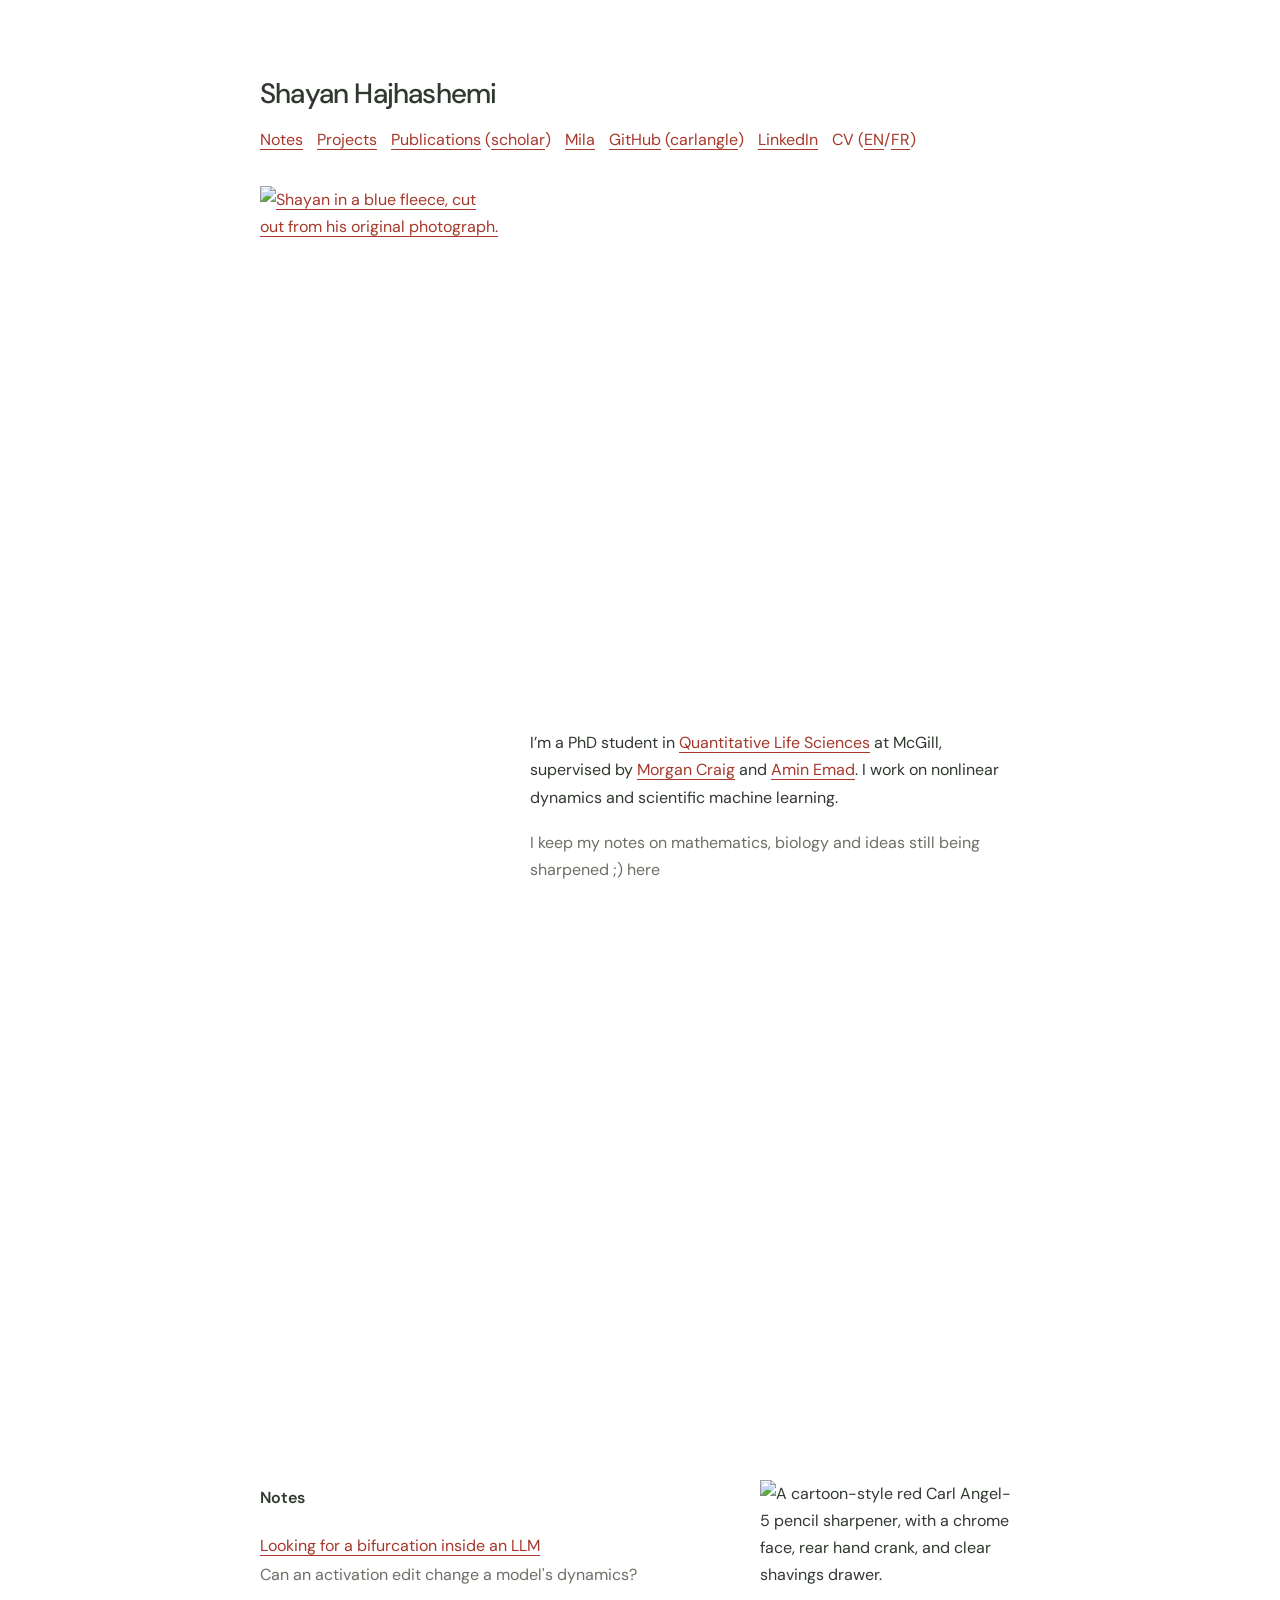
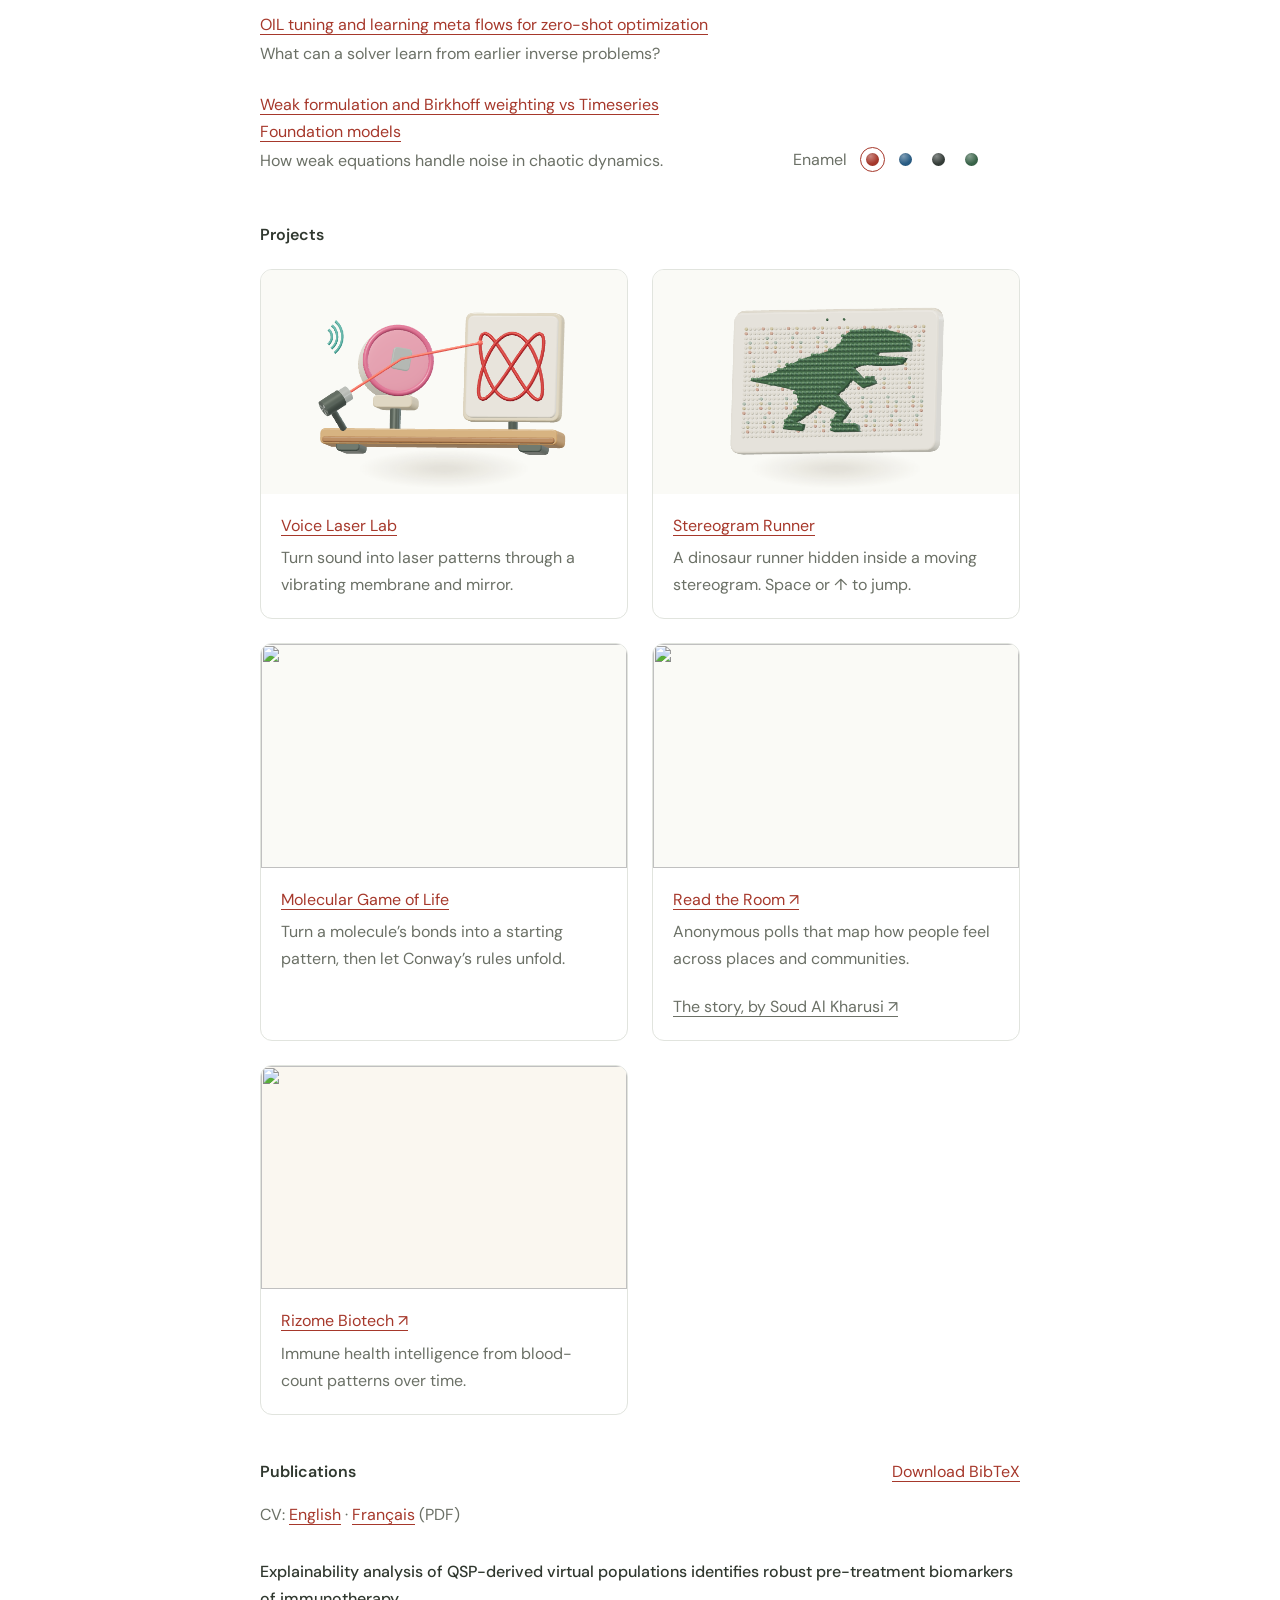
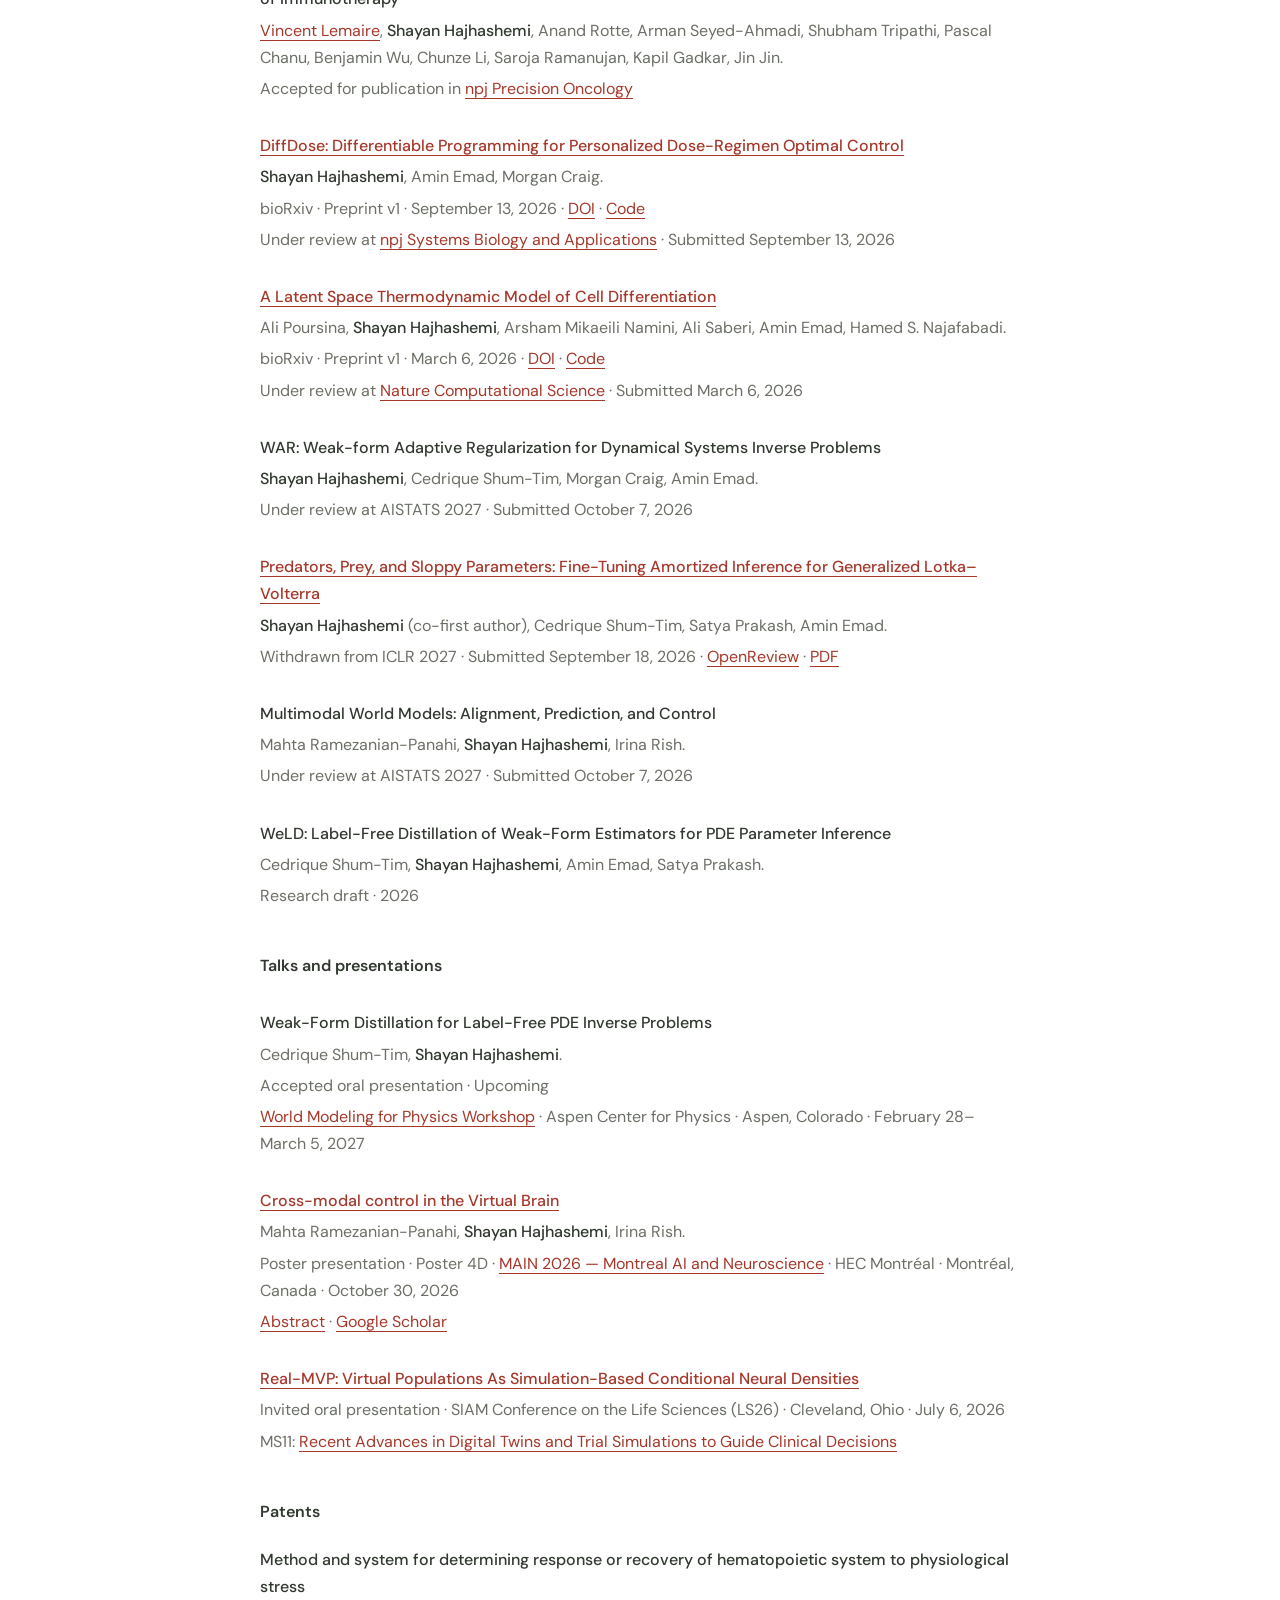
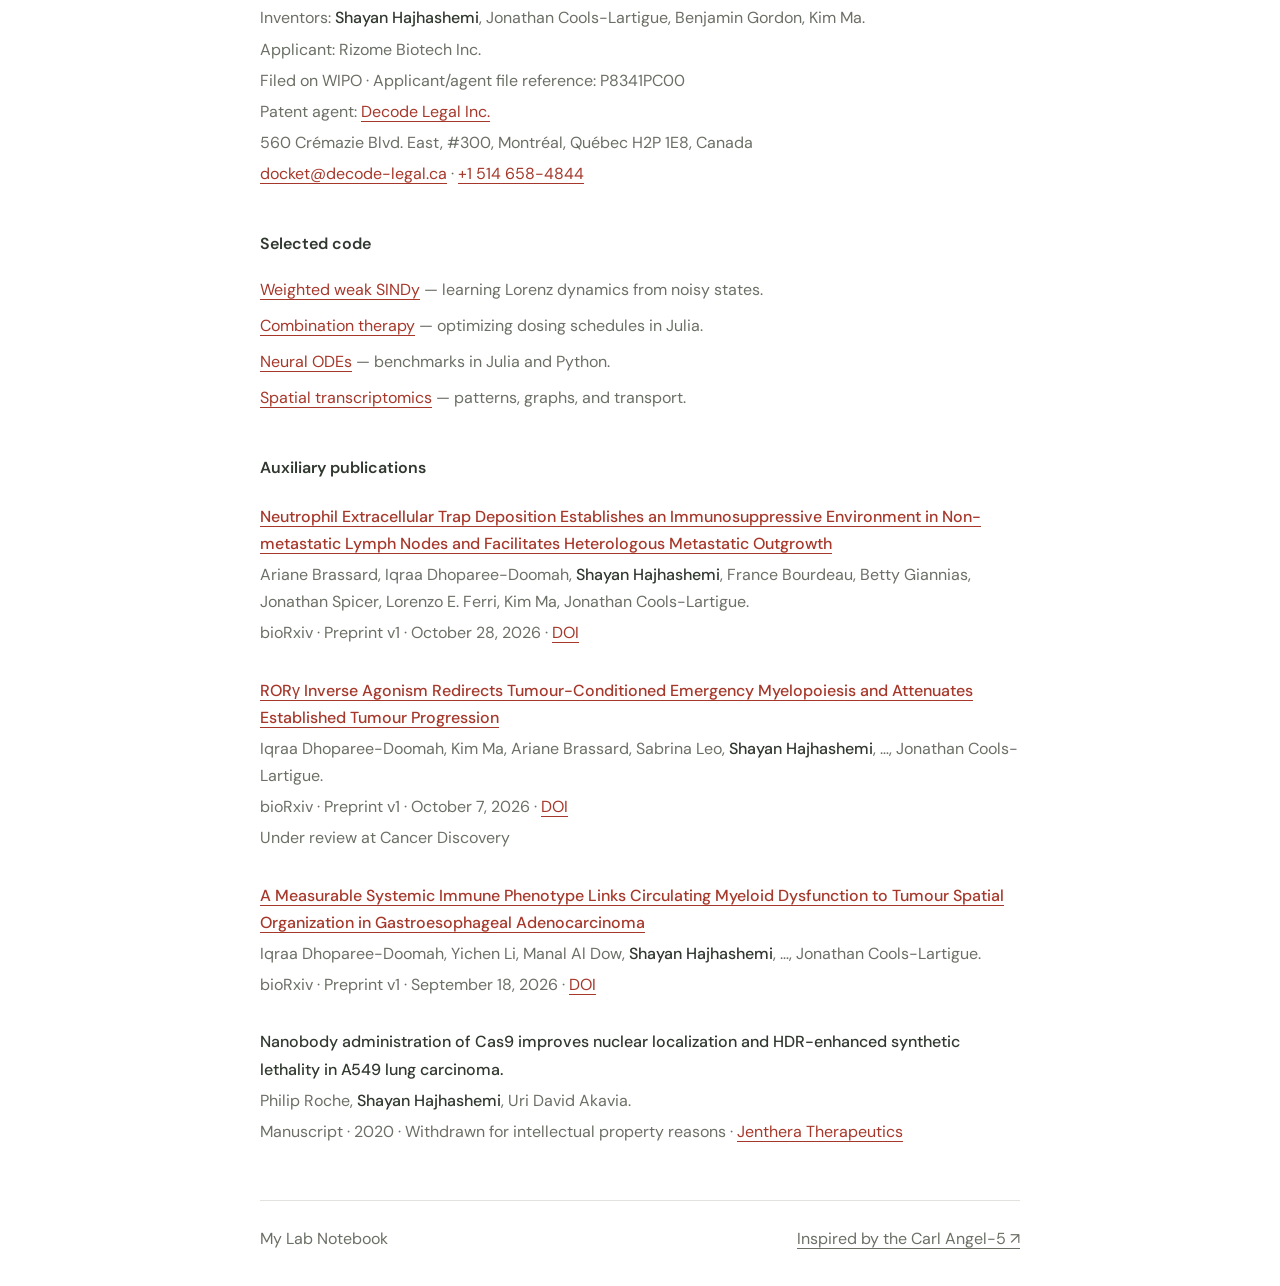
==== commit edad120b: "Fix spacing in zero-shot optimization title" ====
--- a/index.html
+++ b/index.html
@@ -62,7 +62,7 @@
               <p>Can an activation edit change a model's dynamics?</p>
             </article>
             <article class="entry">
-              <h3><a href="notes/oil-and-learned-optimization.html">OIL tuning and learning meta flows for zero-shotoptimization</a></h3>
+              <h3><a href="notes/oil-and-learned-optimization.html">OIL tuning and learning meta flows for zero-shot optimization</a></h3>
               <p>What can a solver learn from earlier inverse problems?</p>
             </article>
             <article class="entry">
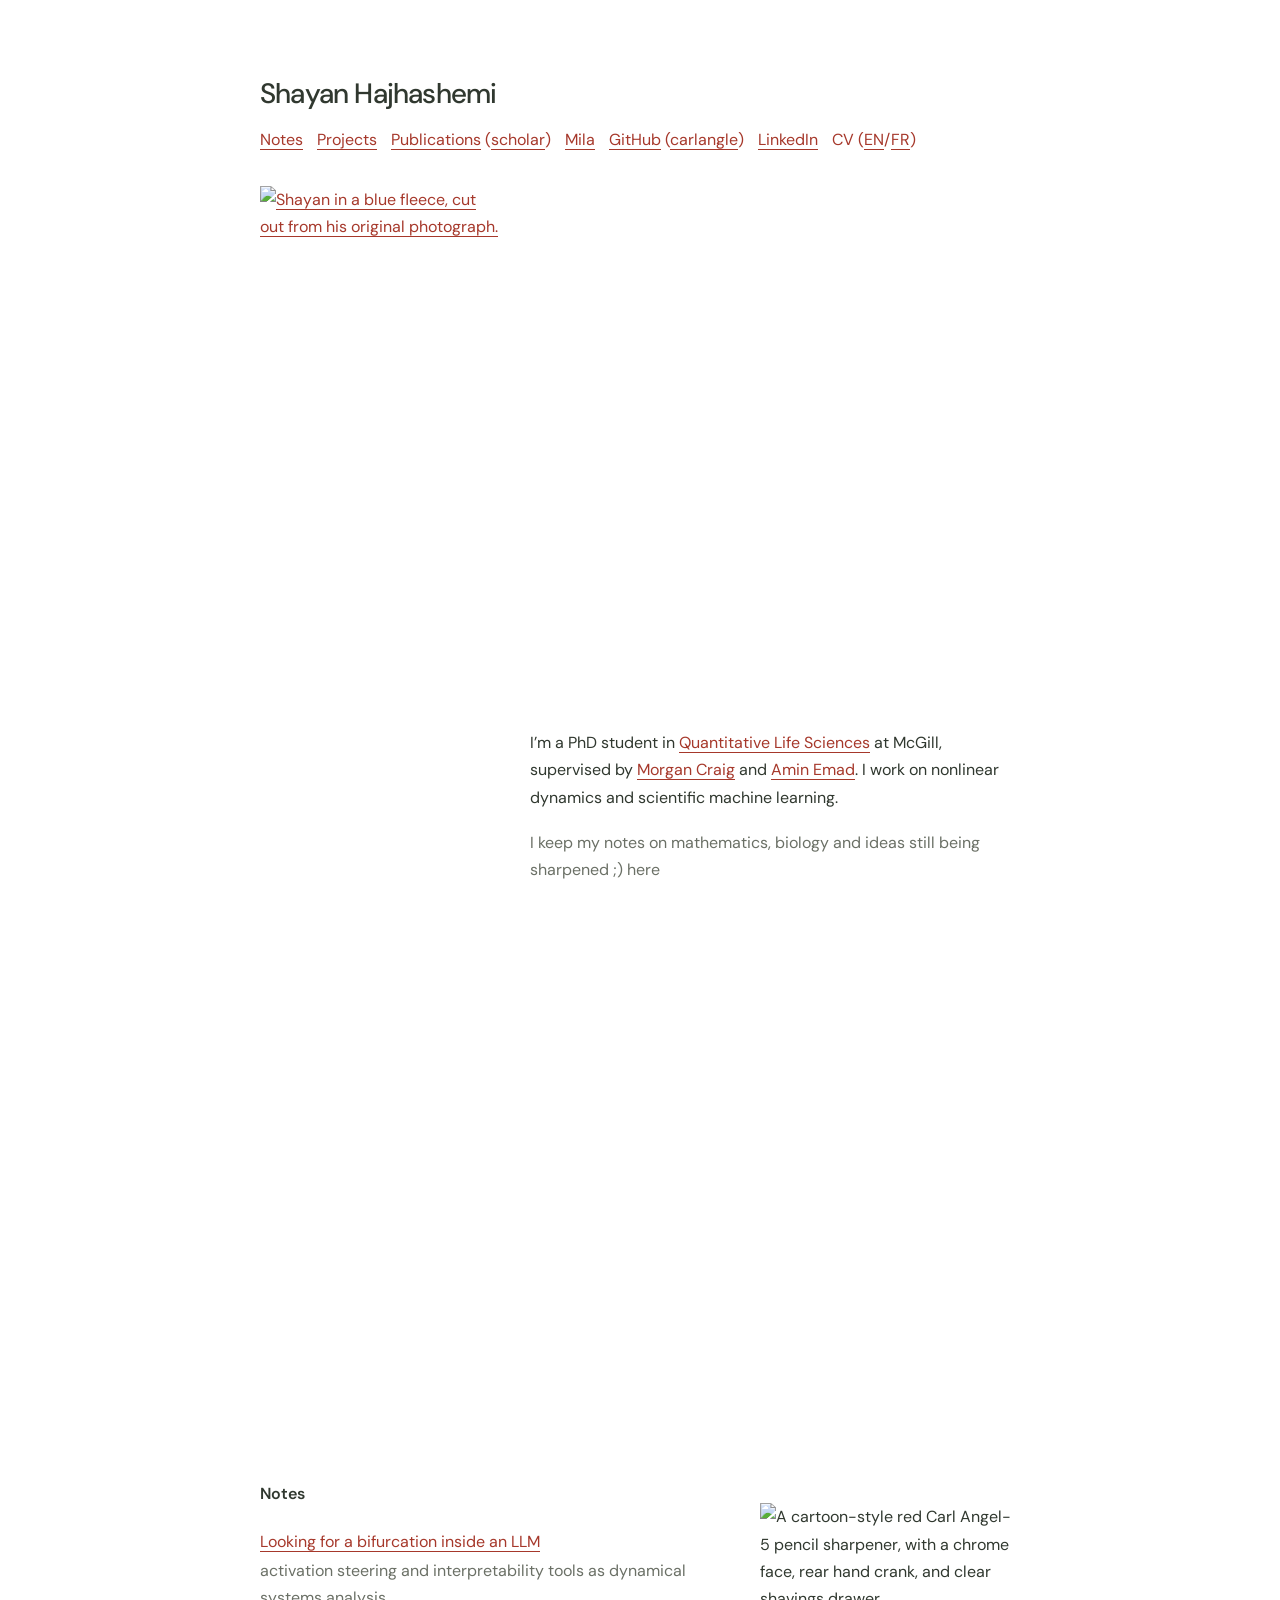
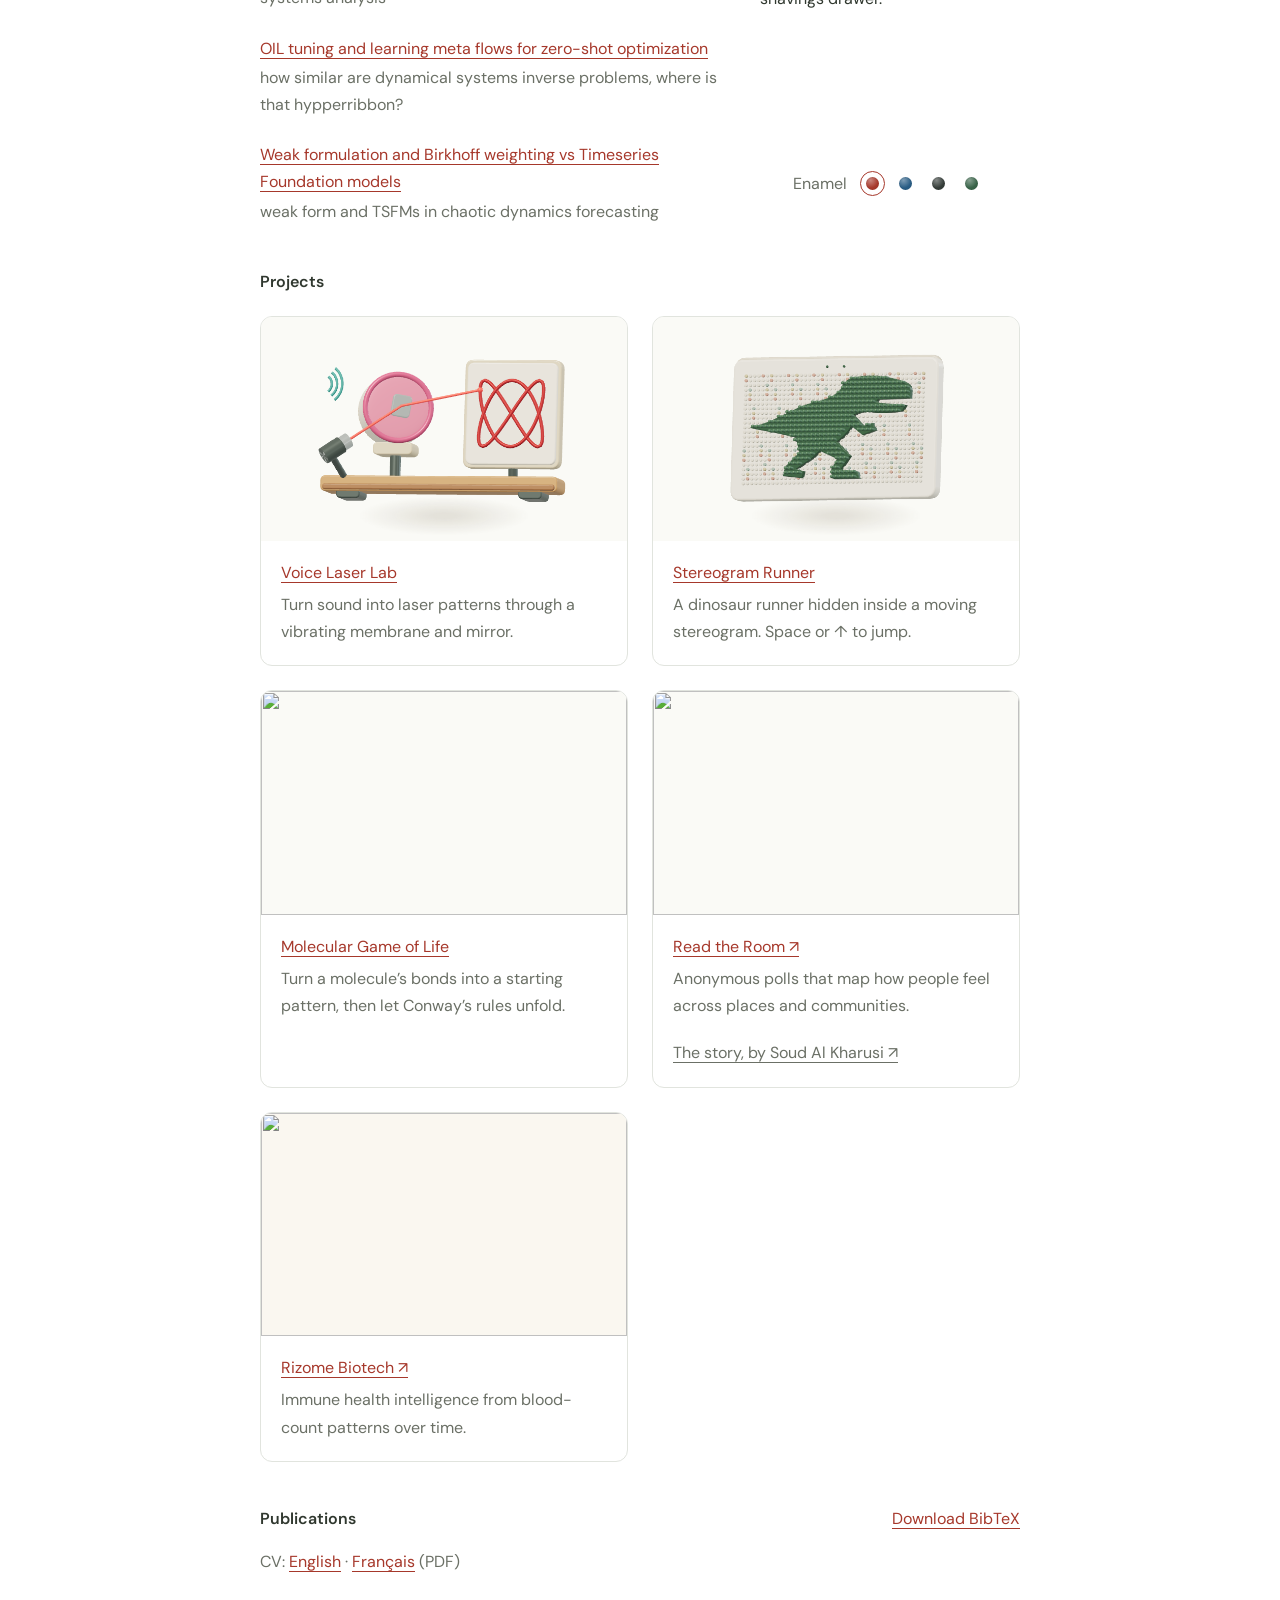
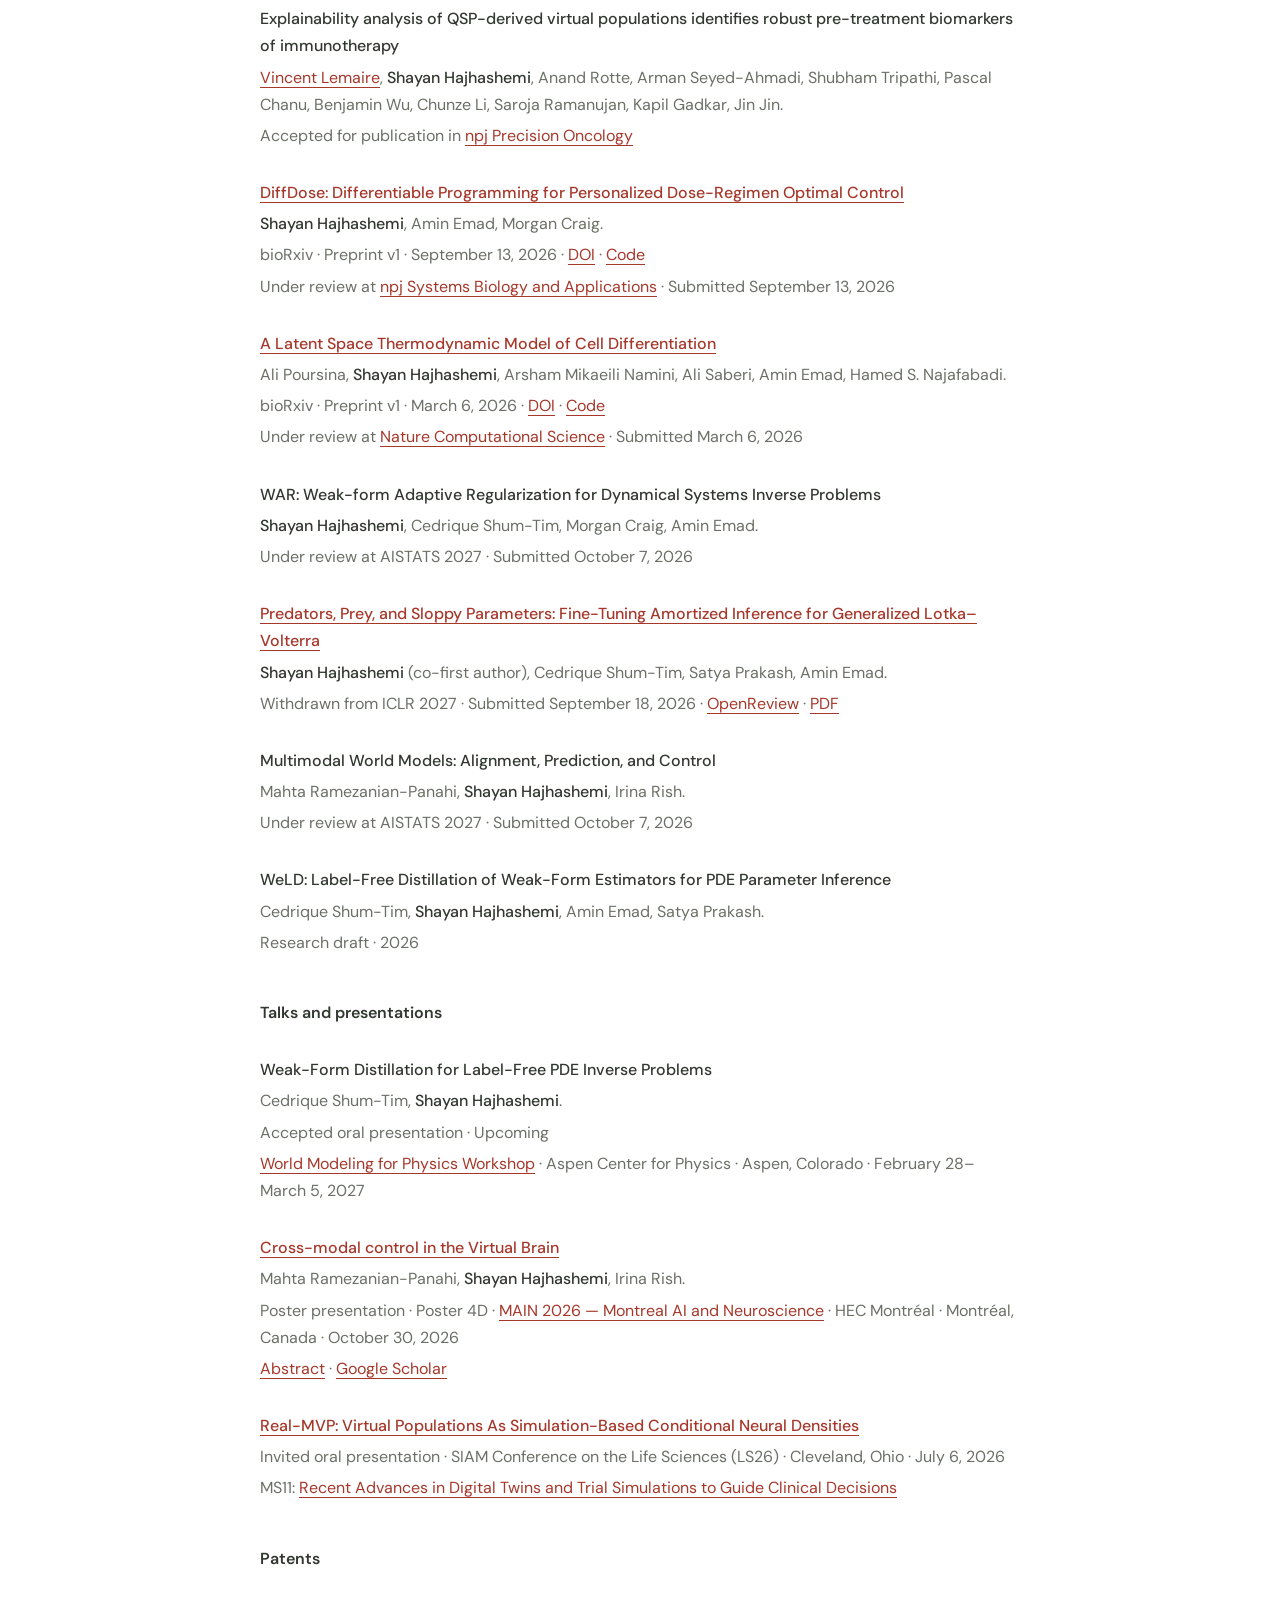
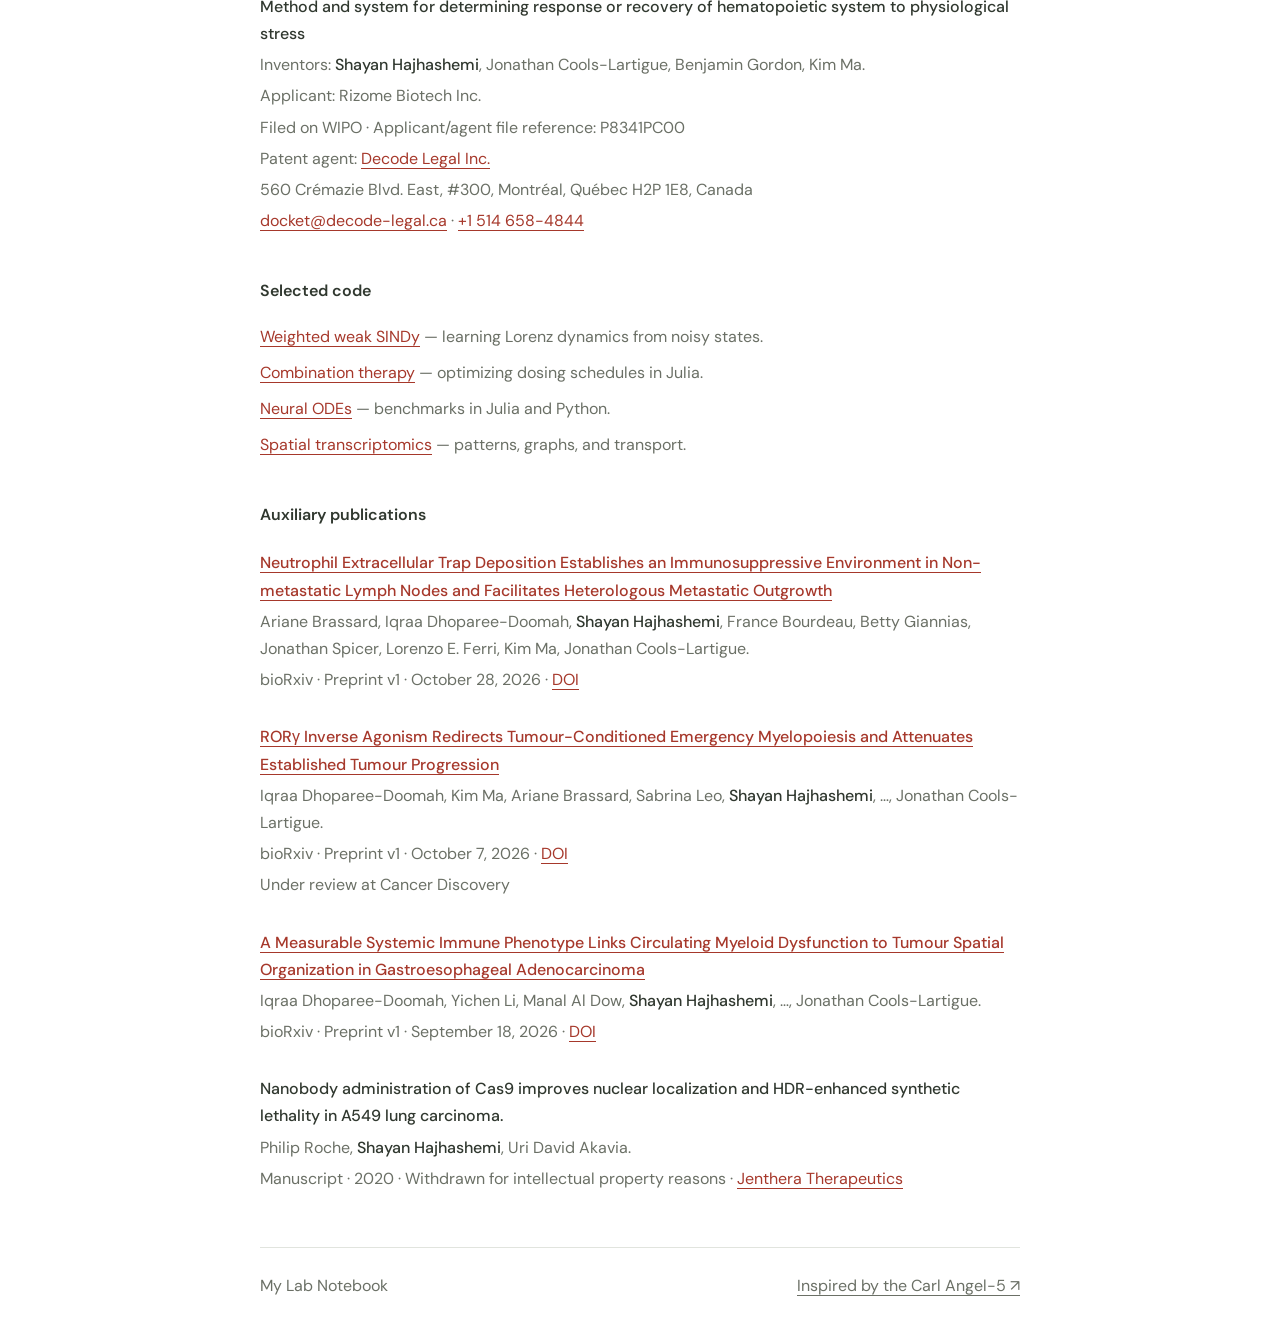
==== commit daf6730f: "Update homepage note subtitles" ====
--- a/index.html
+++ b/index.html
@@ -59,15 +59,15 @@
           <div class="entries">
             <article class="entry">
               <h3><a href="notes/steering-a-forecasting-model.html">Looking for a bifurcation inside an LLM</a></h3>
-              <p>Can an activation edit change a model's dynamics?</p>
+              <p>activation steering and interpretability tools as dynamical systems analysis</p>
             </article>
             <article class="entry">
               <h3><a href="notes/oil-and-learned-optimization.html">OIL tuning and learning meta flows for zero-shot optimization</a></h3>
-              <p>What can a solver learn from earlier inverse problems?</p>
+              <p>how similar are dynamical systems inverse problems, where is that hypperribbon?</p>
             </article>
             <article class="entry">
               <h3><a href="notes/weighted-weak-lorenz.html">Weak formulation and Birkhoff weighting vs Timeseries Foundation models</a></h3>
-              <p>How weak equations handle noise in chaotic dynamics.</p>
+              <p>weak form and TSFMs in chaotic dynamics forecasting</p>
             </article>
           </div>
         </section>
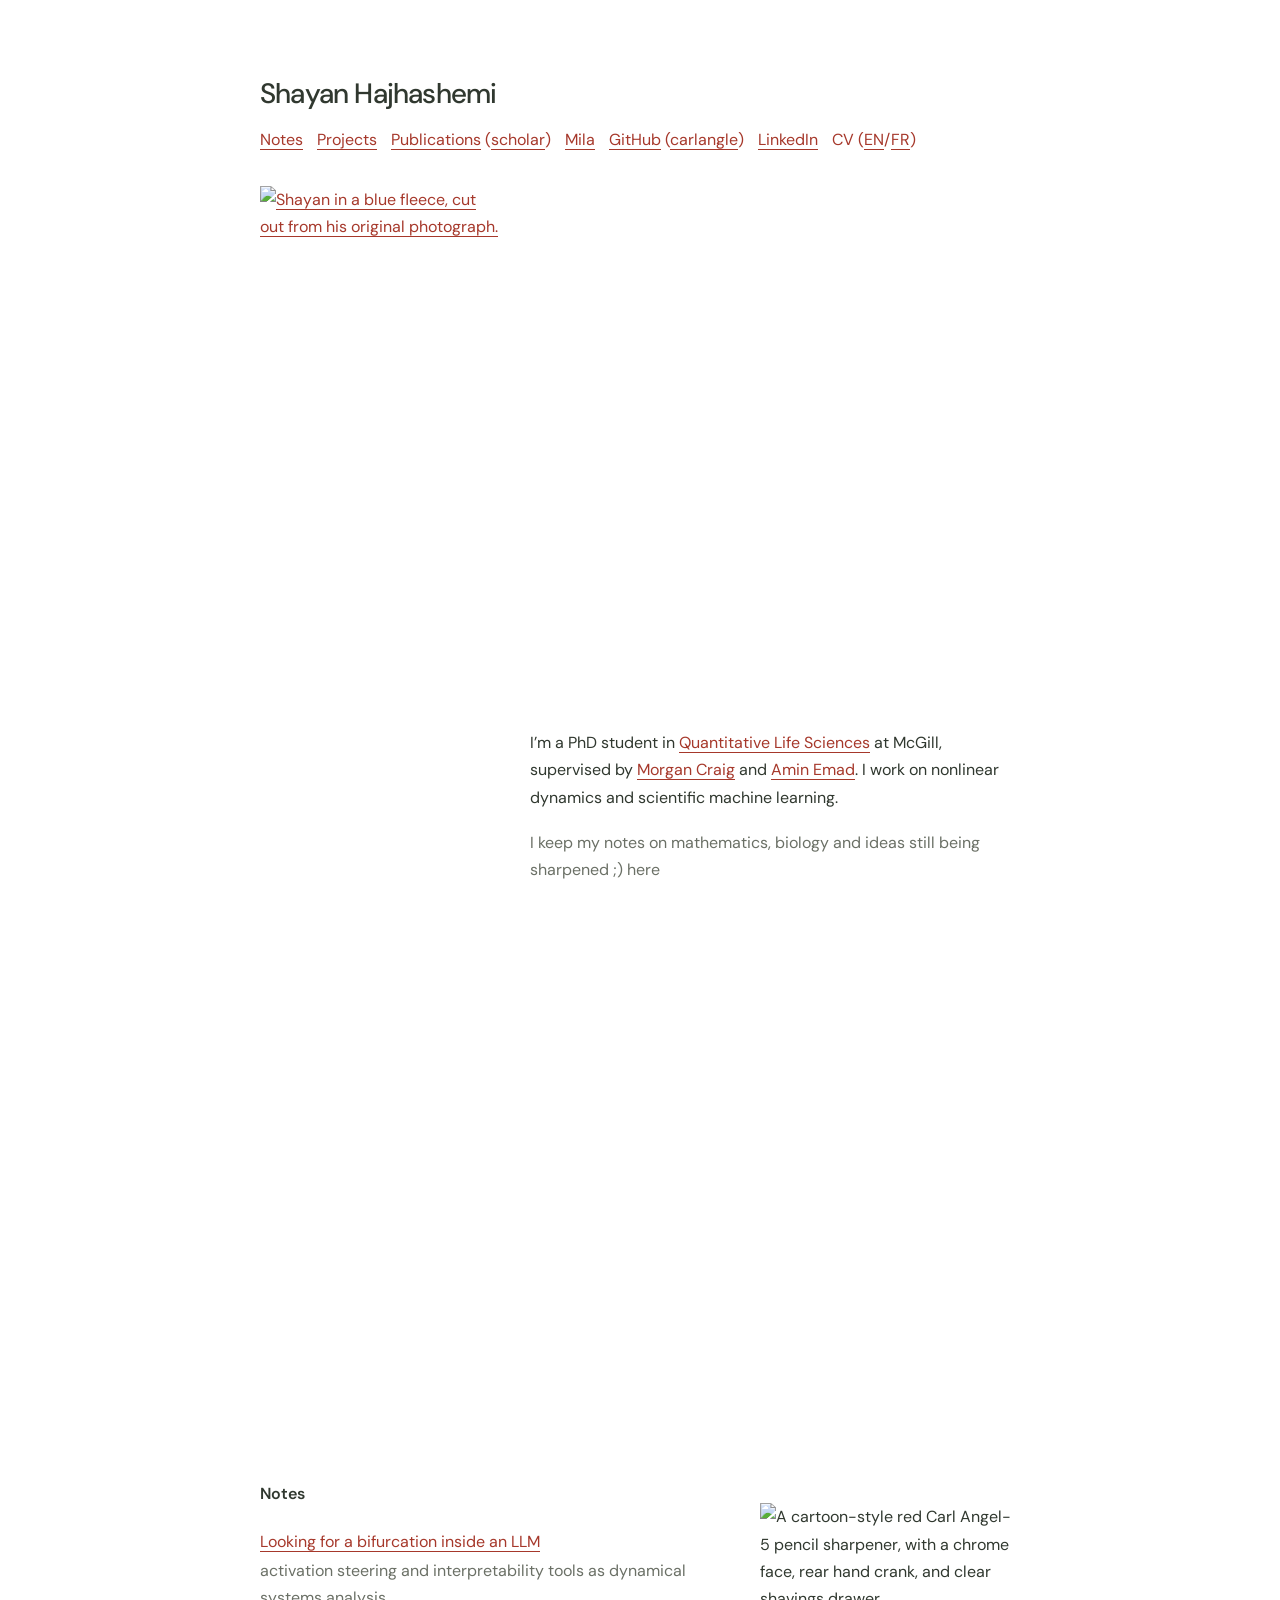
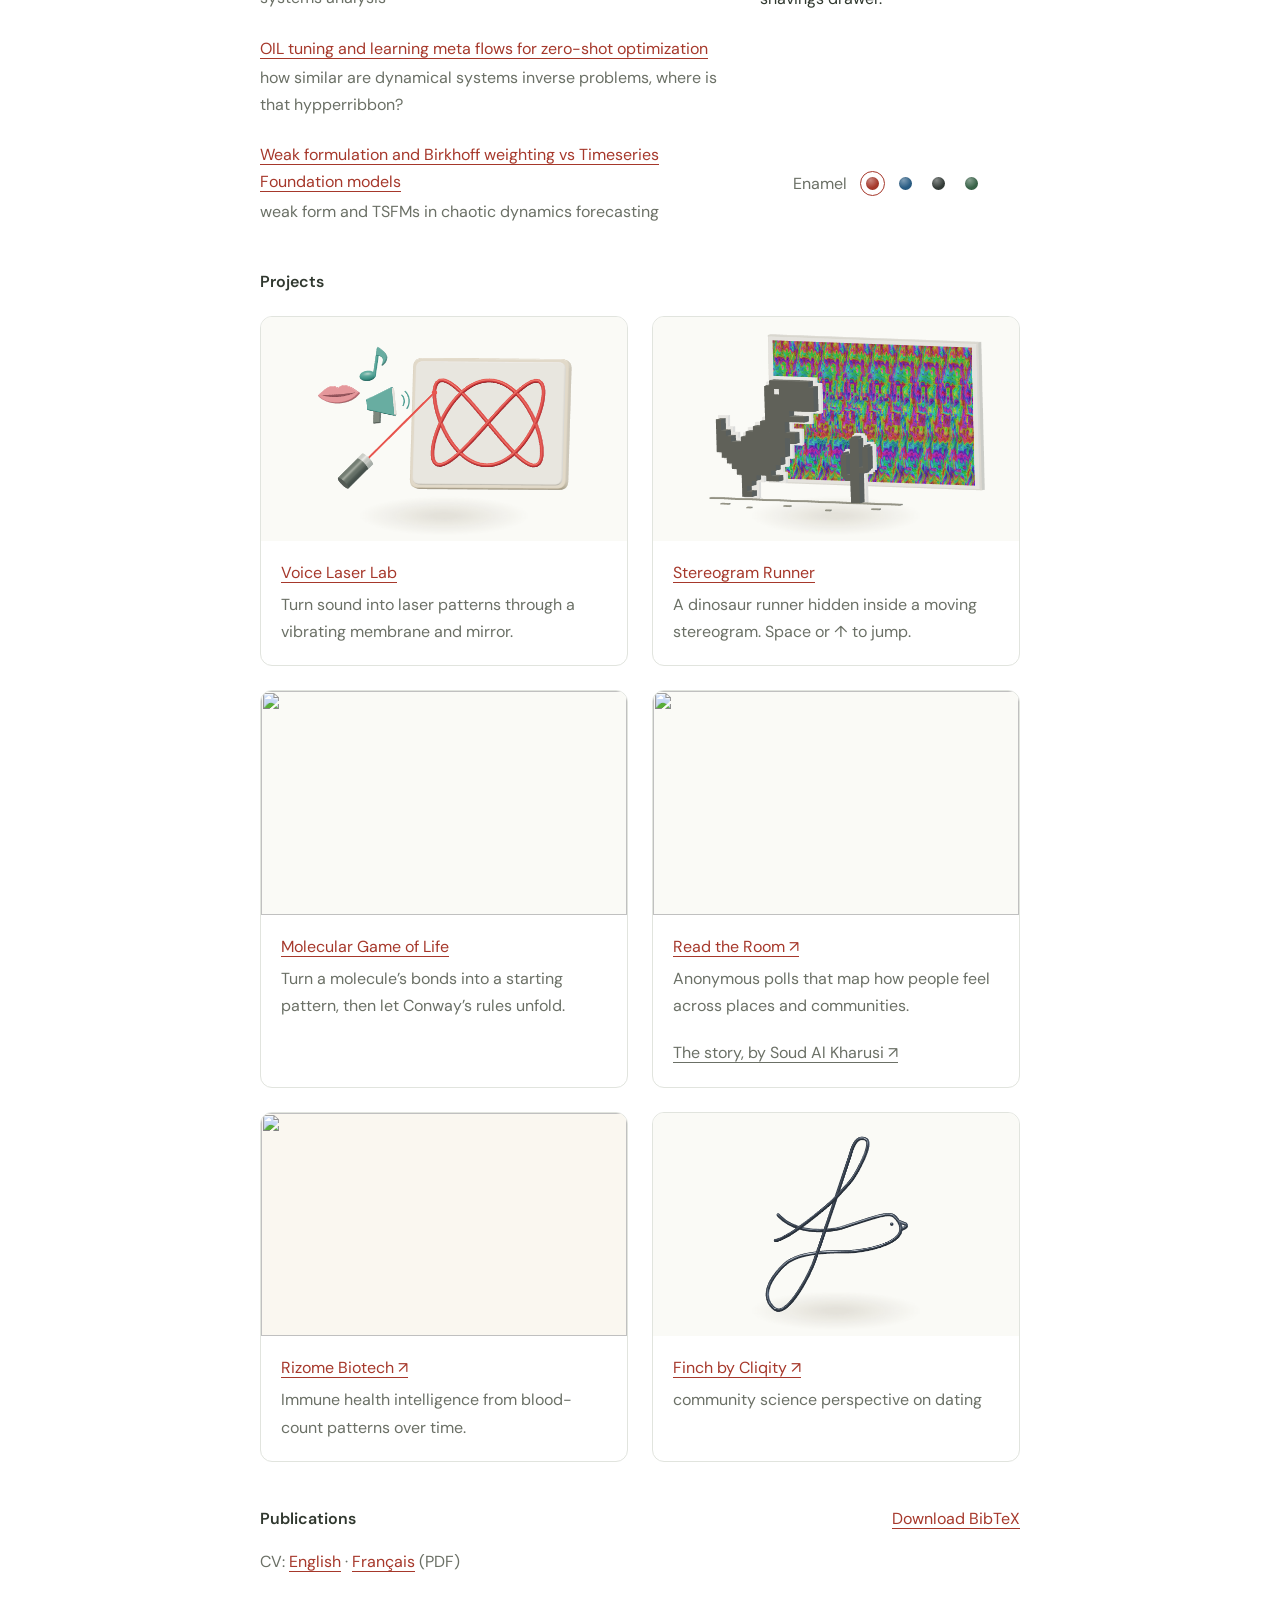
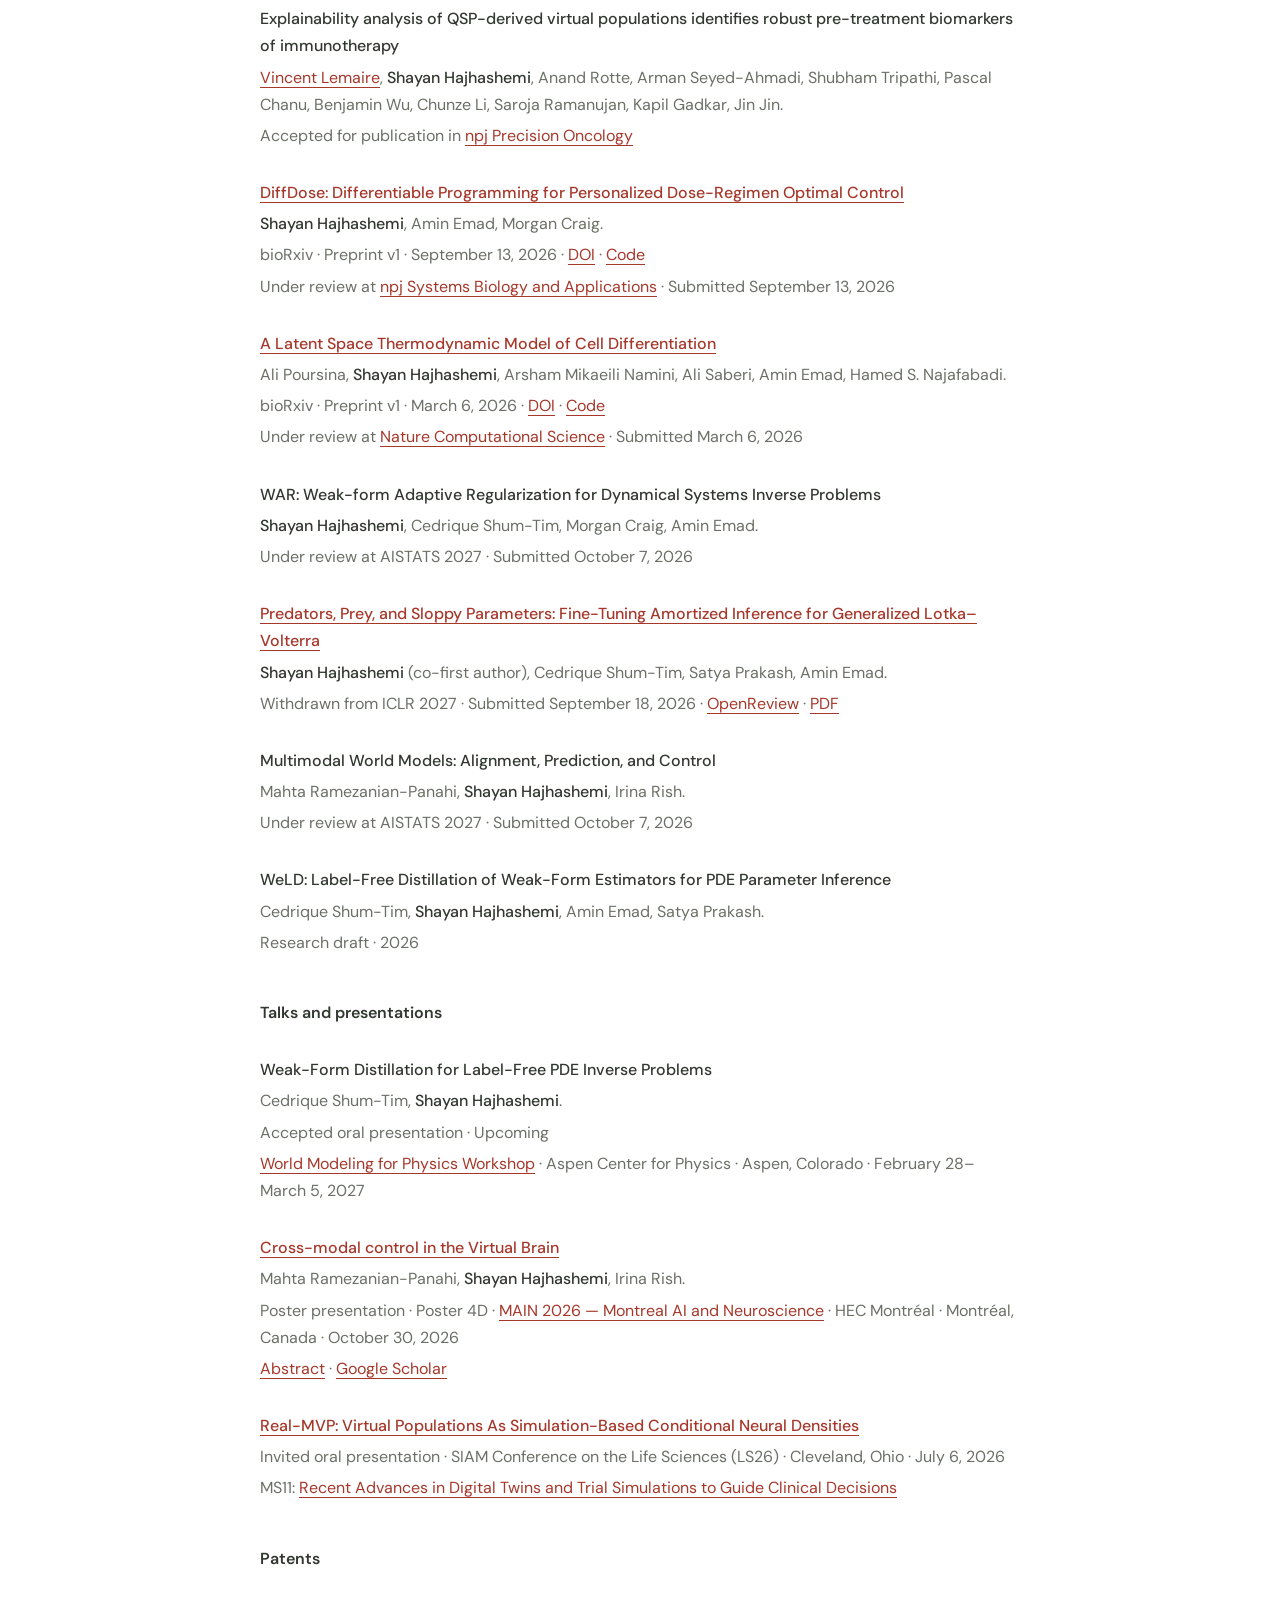
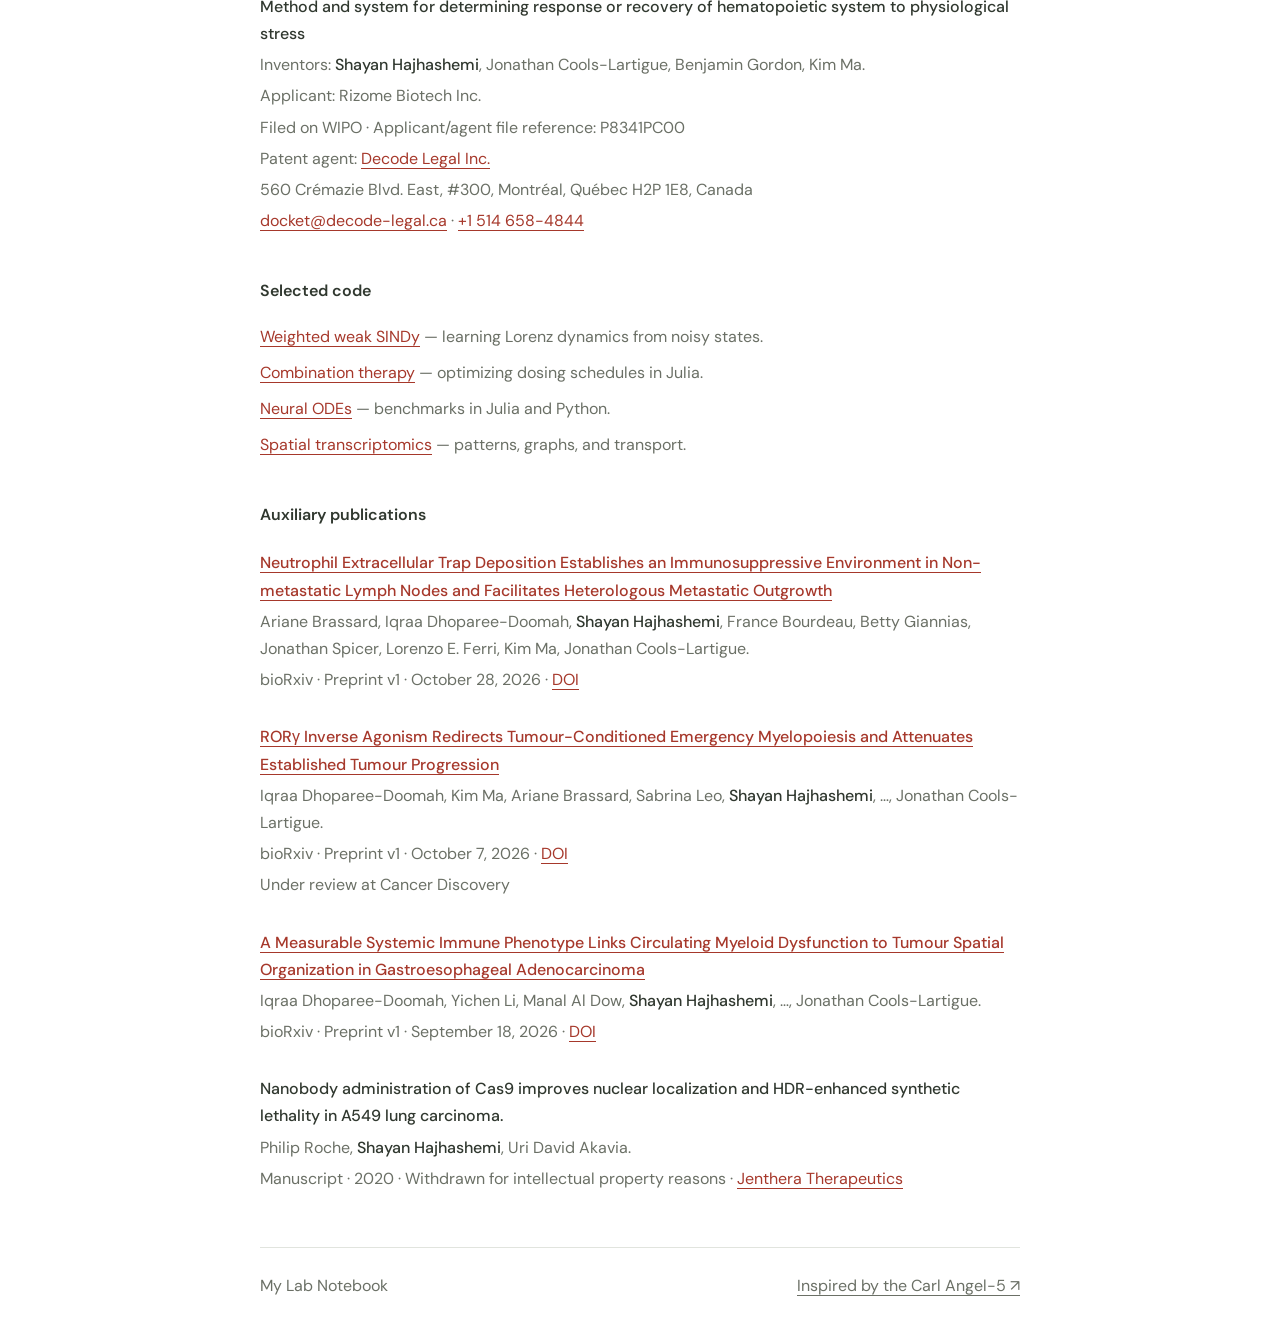
==== commit 7c627ee8: "Add Finch by Cliqity to the homepage projects" ====
--- a/index.html
+++ b/index.html
@@ -13,6 +13,7 @@
   <script src="sharpener-viewer.js" type="module"></script>
   <script src="project-viewer.js" type="module"></script>
   <script src="portrait-viewer.js" type="module"></script>
+  <script src="analytics.js" defer></script>
 </head>
 <body>
   <a class="skip-link" href="#main">Skip to content</a>
@@ -152,6 +153,17 @@
               </div>
             </a>
           </article>
+          <article class="project-card" id="finch-by-cliqity">
+            <a class="project-link" href="https://cliqity.org/" aria-labelledby="cliqity-title">
+              <div class="project-logo" data-project="cliqity" aria-hidden="true">
+                <img src="assets/projects/cliqity.png" width="720" height="440" alt="" loading="lazy">
+              </div>
+              <div class="project-copy">
+                <h3 id="cliqity-title">Finch by Cliqity <span aria-hidden="true">↗</span></h3>
+                <p>community science perspective on dating</p>
+              </div>
+            </a>
+          </article>
         </div>
       </section>
 
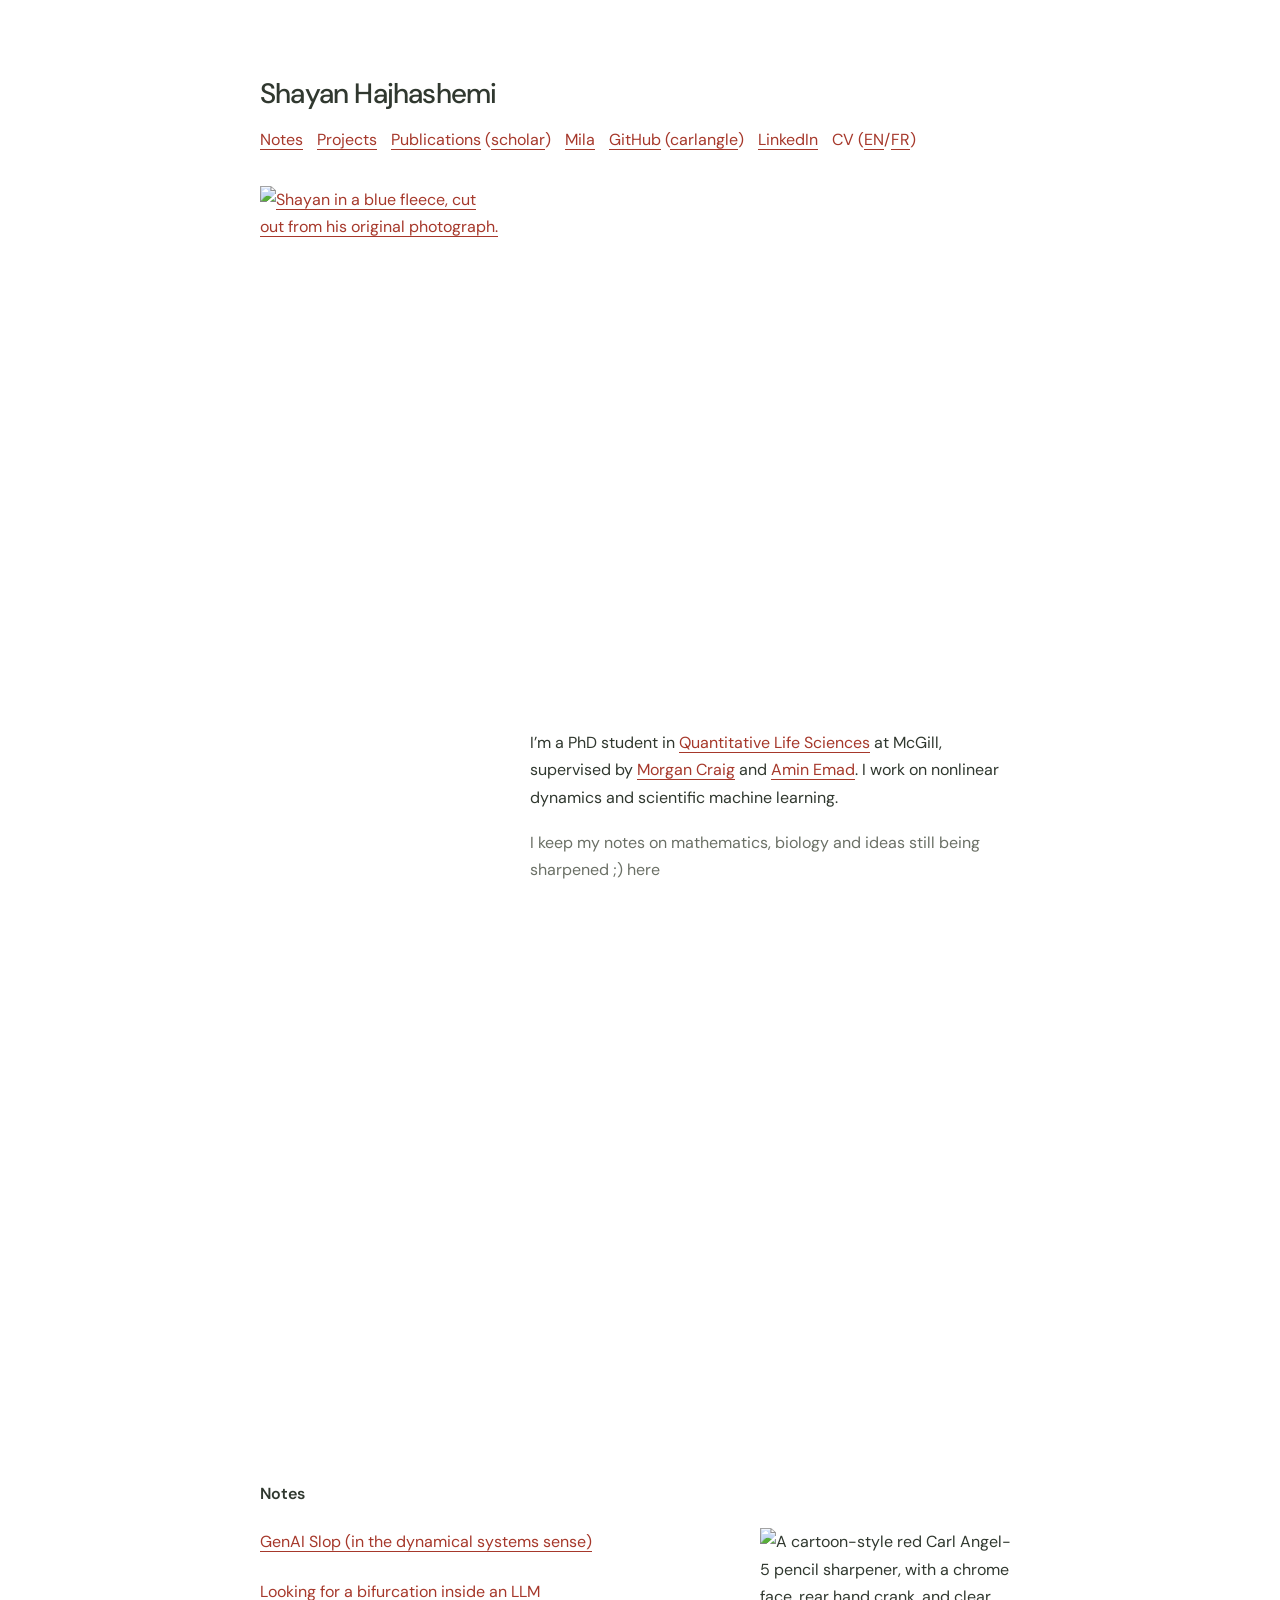
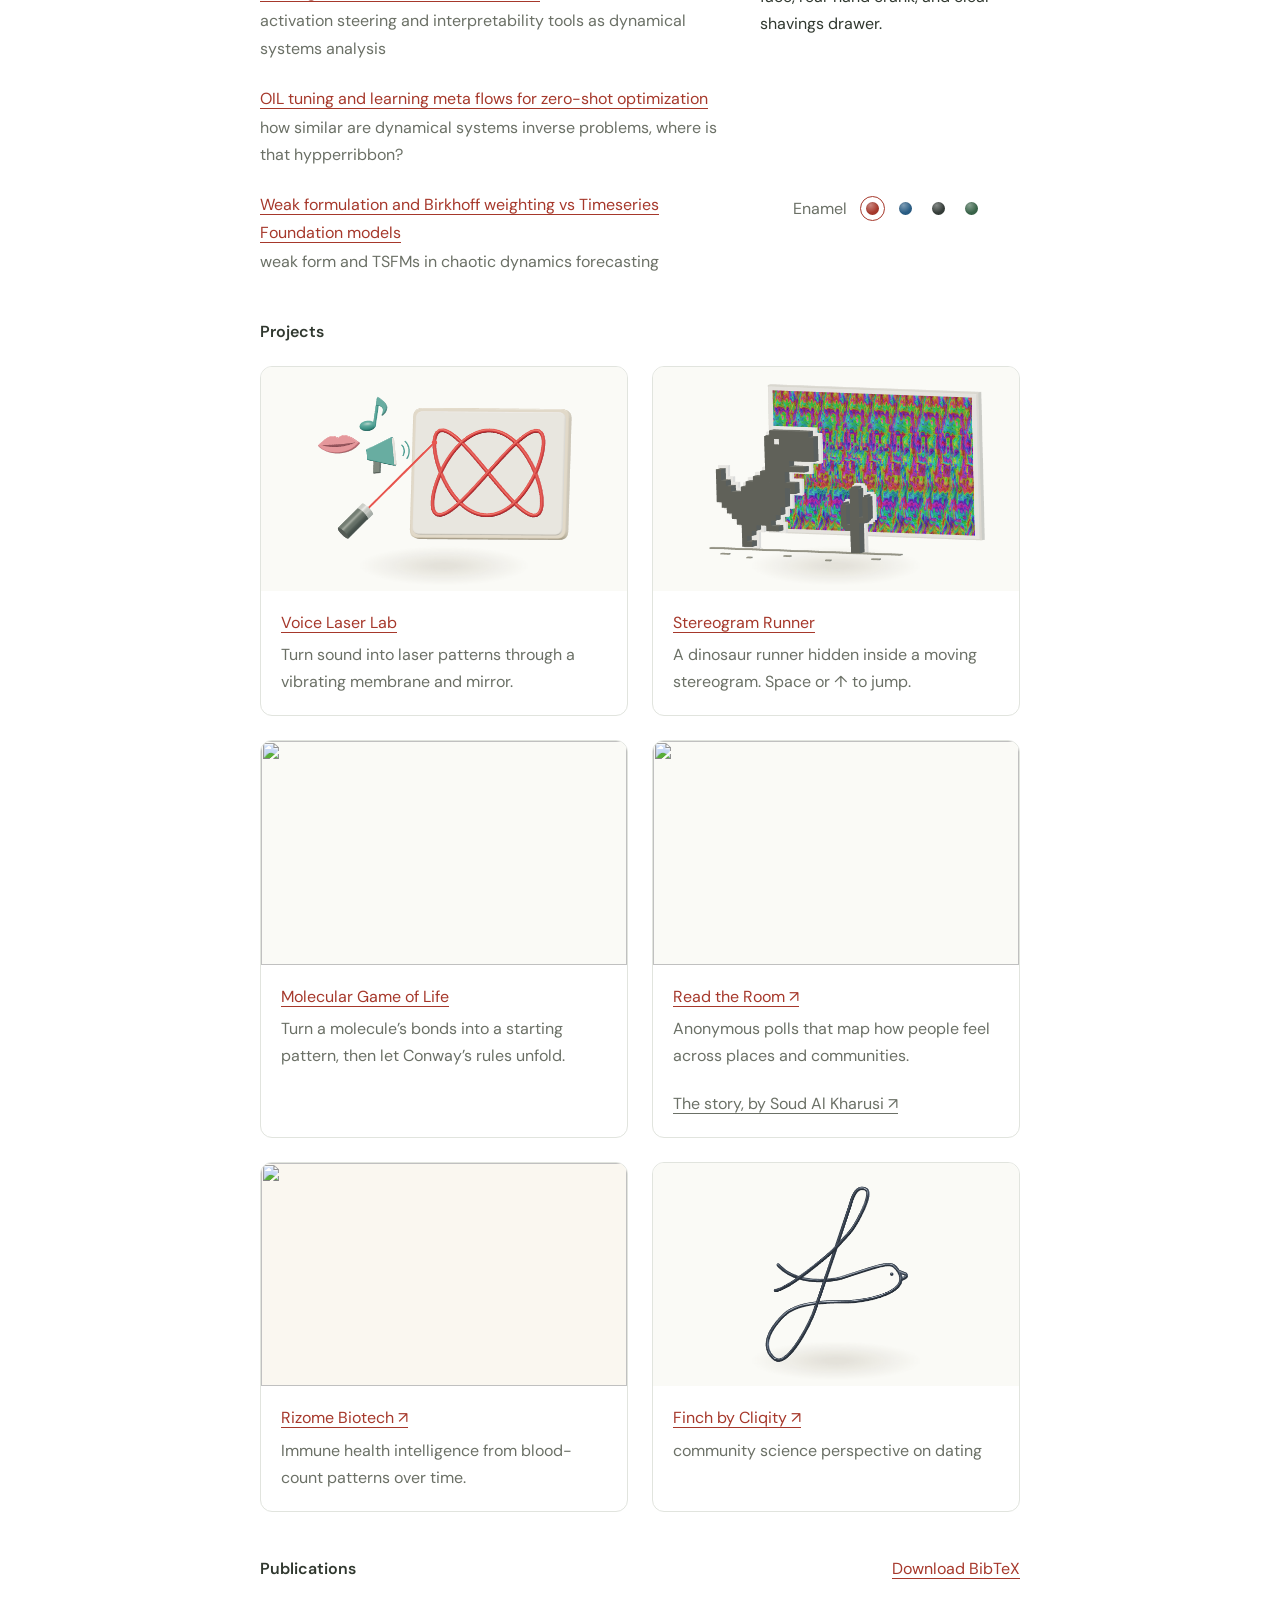
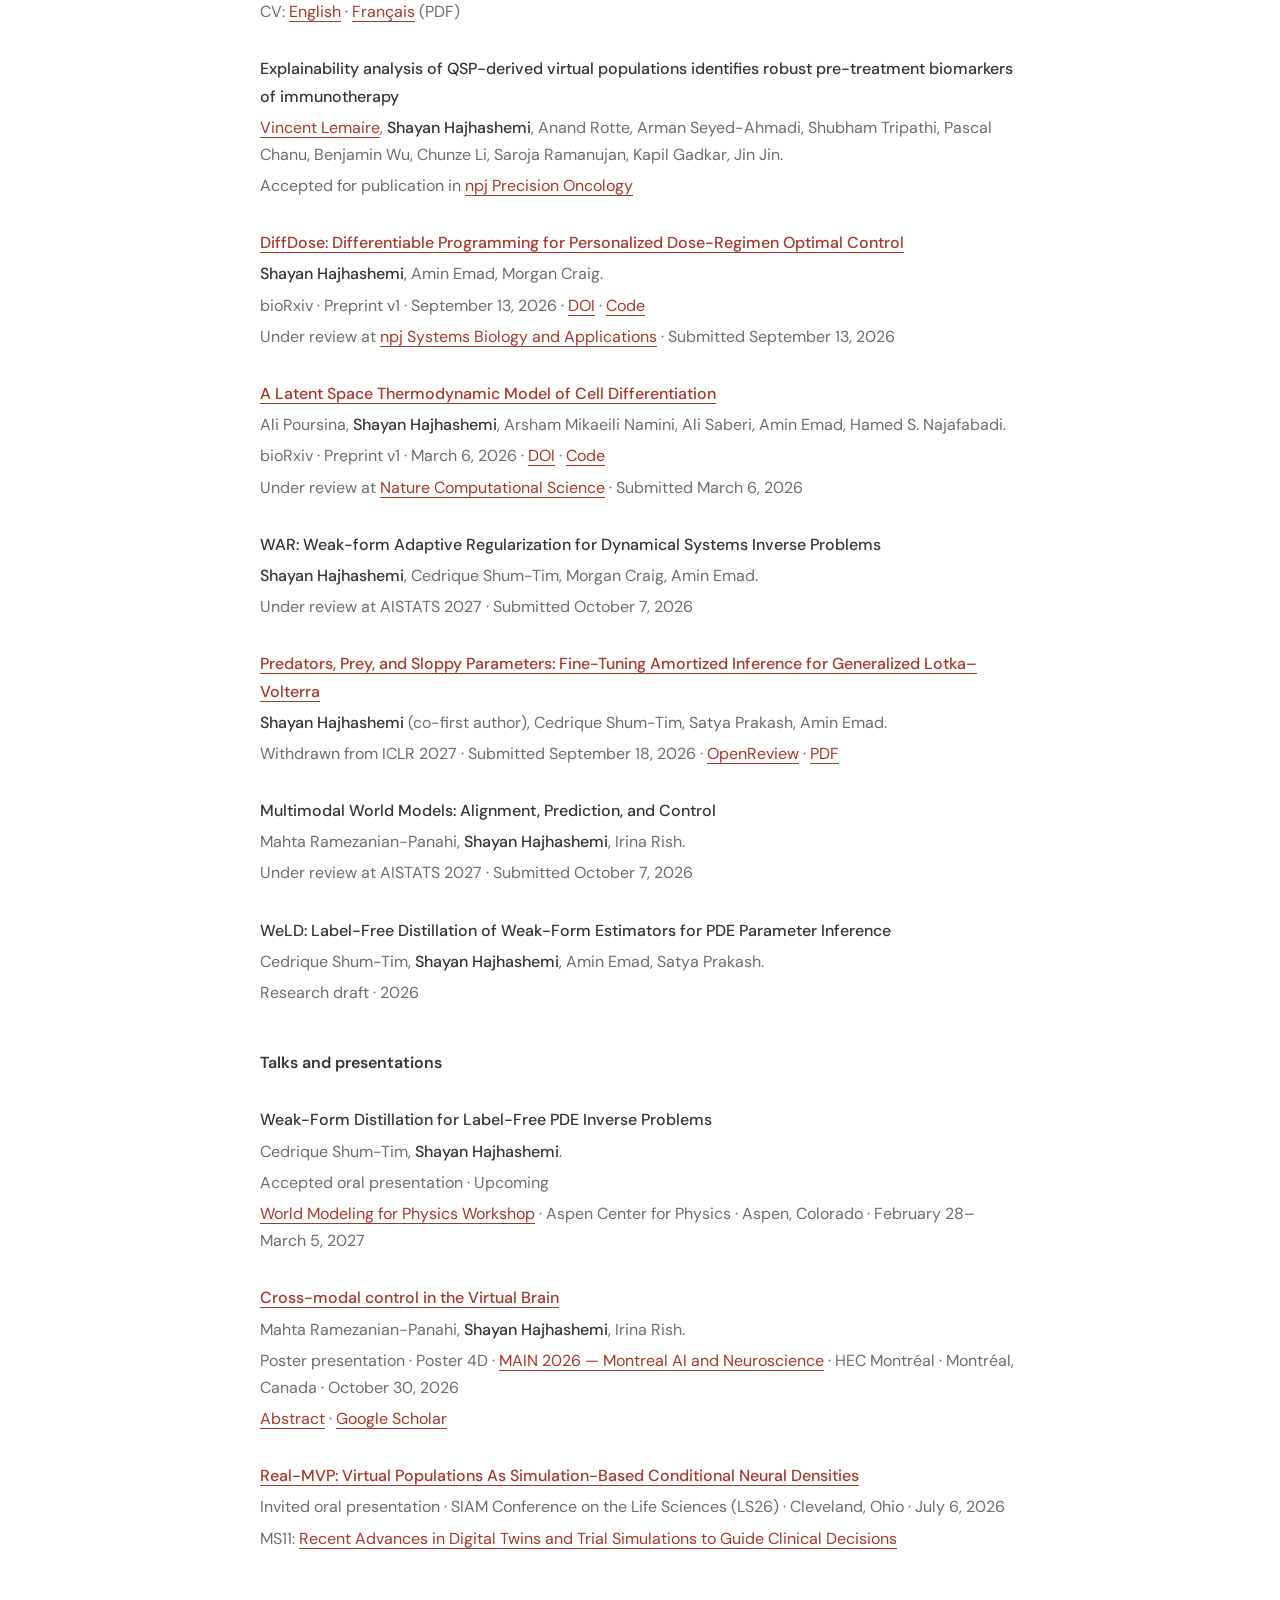
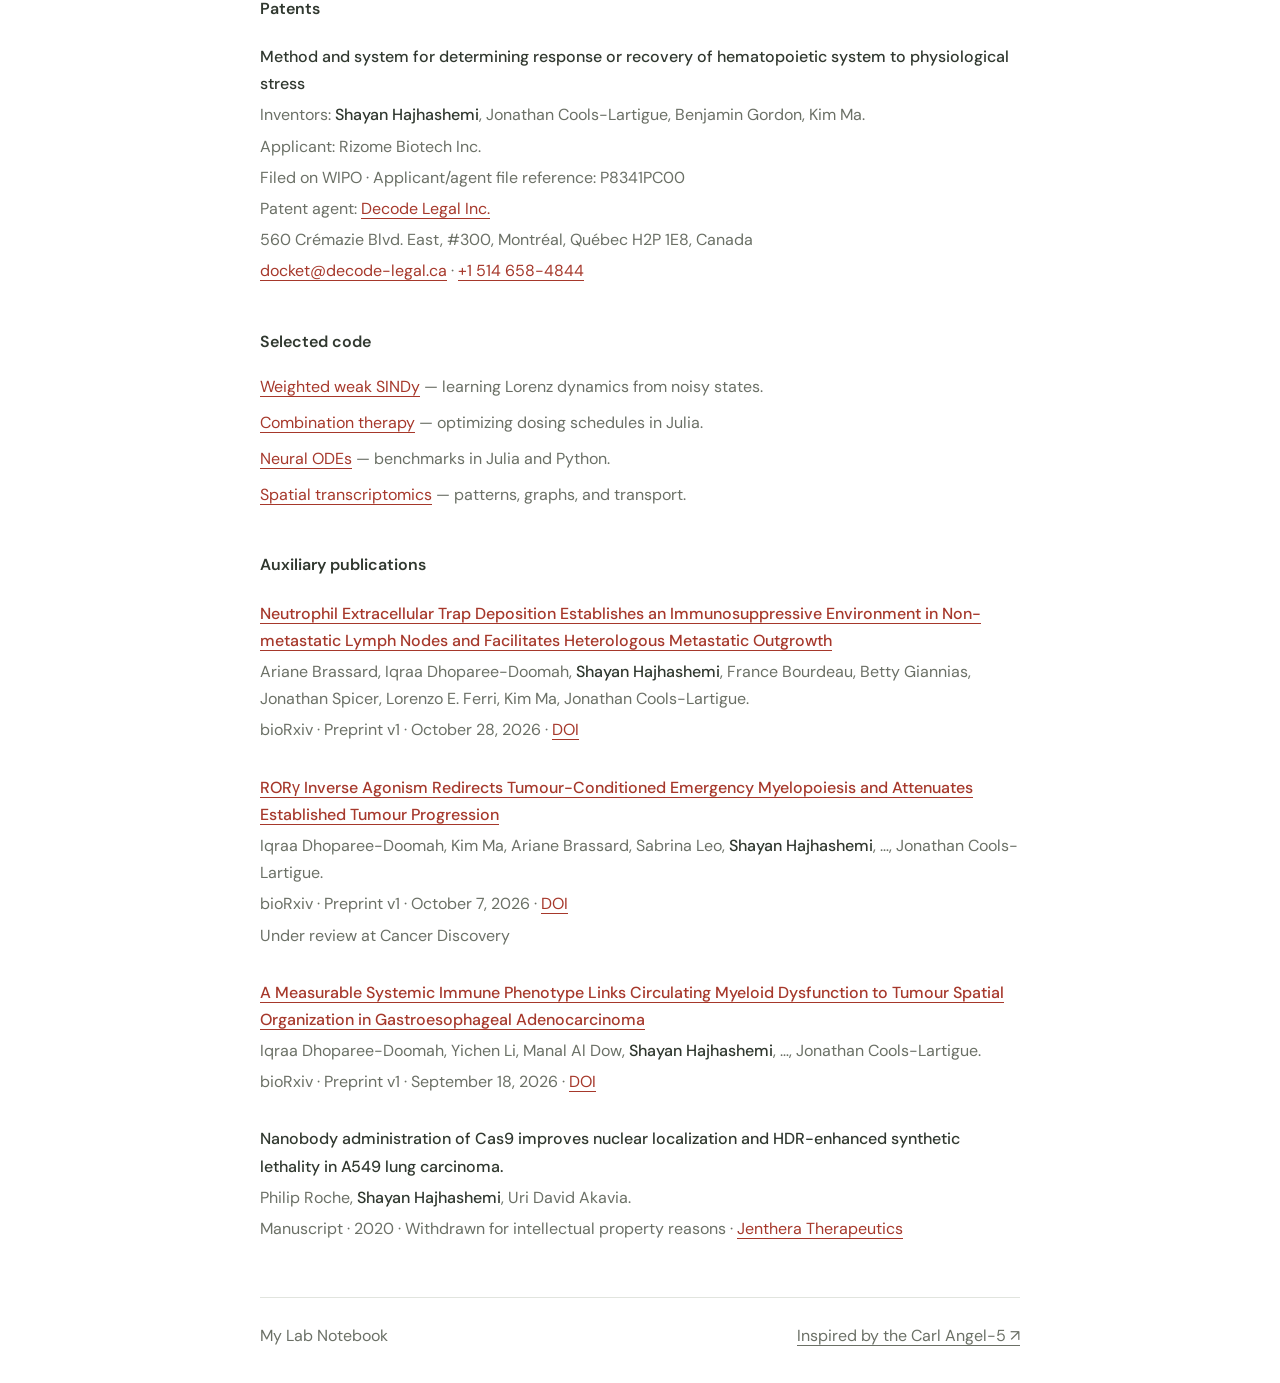
==== commit faf694ef: "Add the GenAI Slop typing note" ====
--- a/index.html
+++ b/index.html
@@ -59,6 +59,9 @@
           </div>
           <div class="entries">
             <article class="entry">
+              <h3><a href="notes/genai-slop.html">GenAI Slop (in the dynamical systems sense)</a></h3>
+            </article>
+            <article class="entry">
               <h3><a href="notes/steering-a-forecasting-model.html">Looking for a bifurcation inside an LLM</a></h3>
               <p>activation steering and interpretability tools as dynamical systems analysis</p>
             </article>
